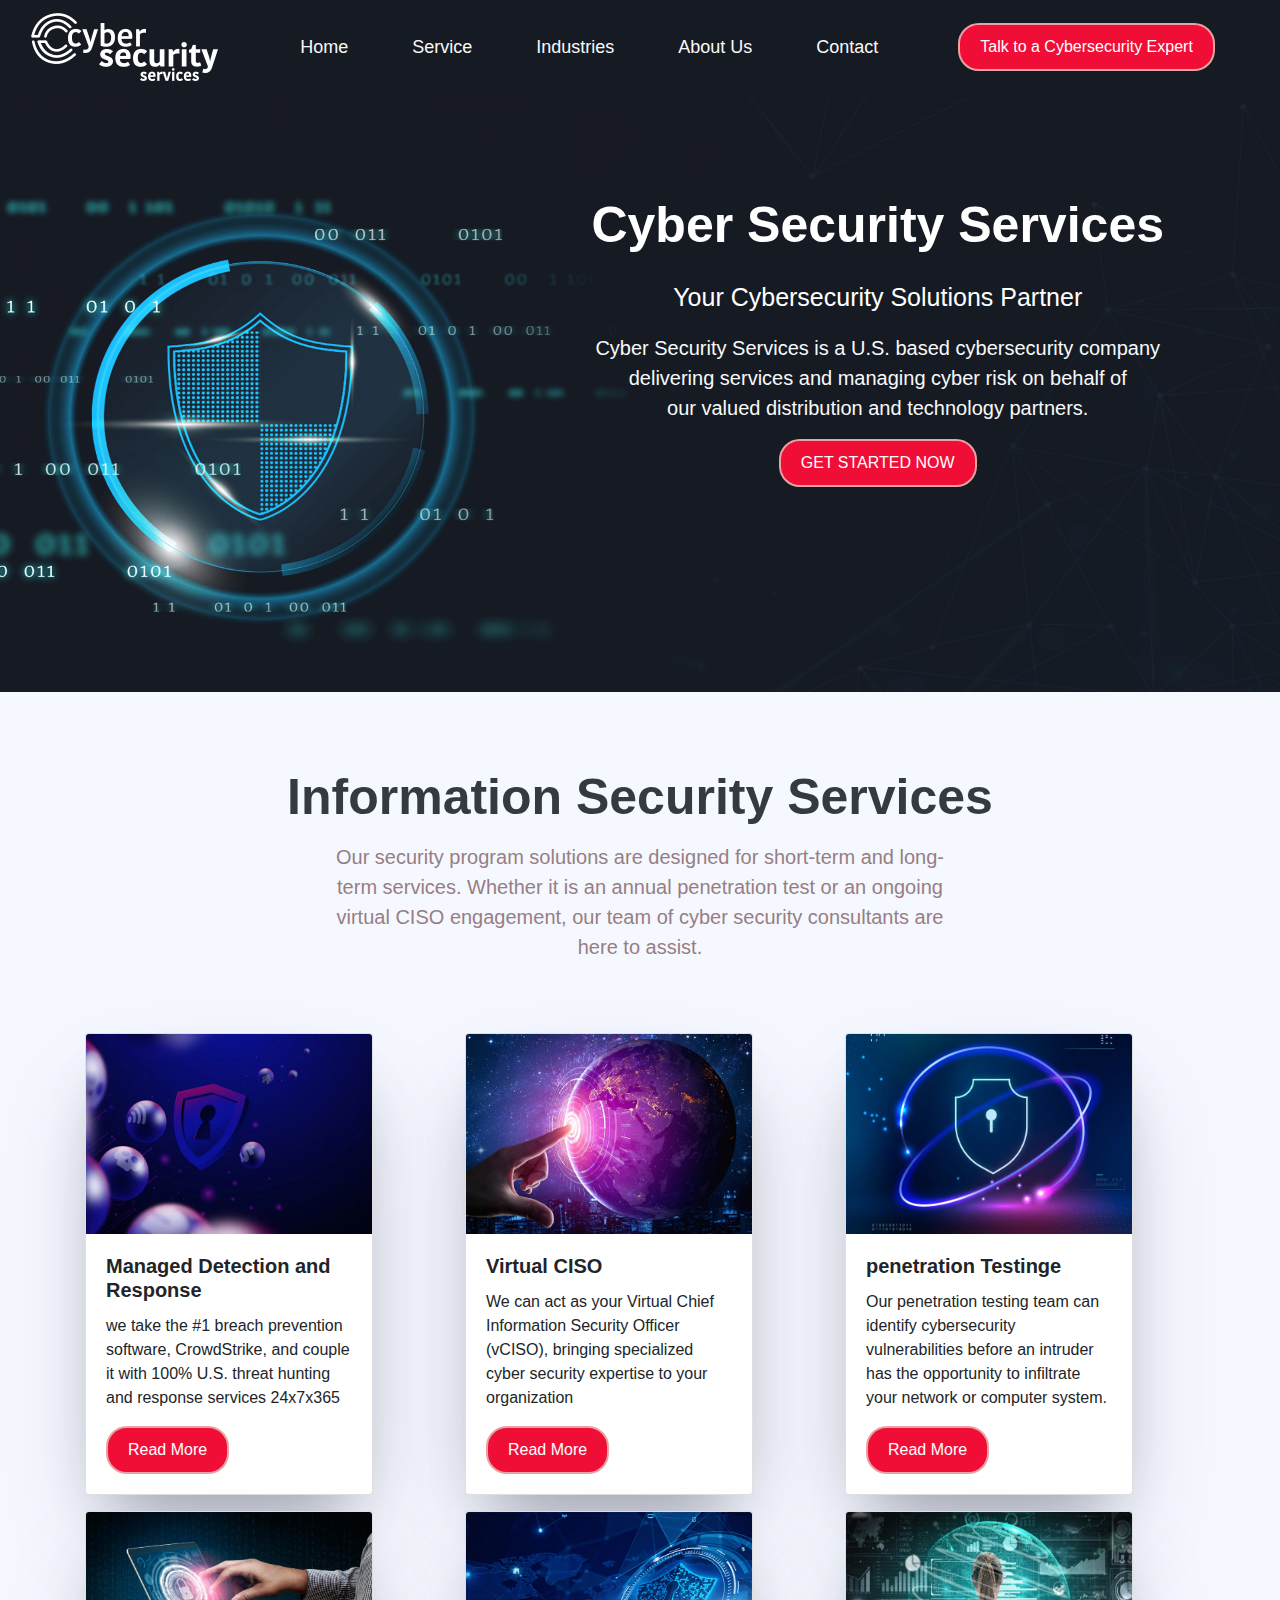
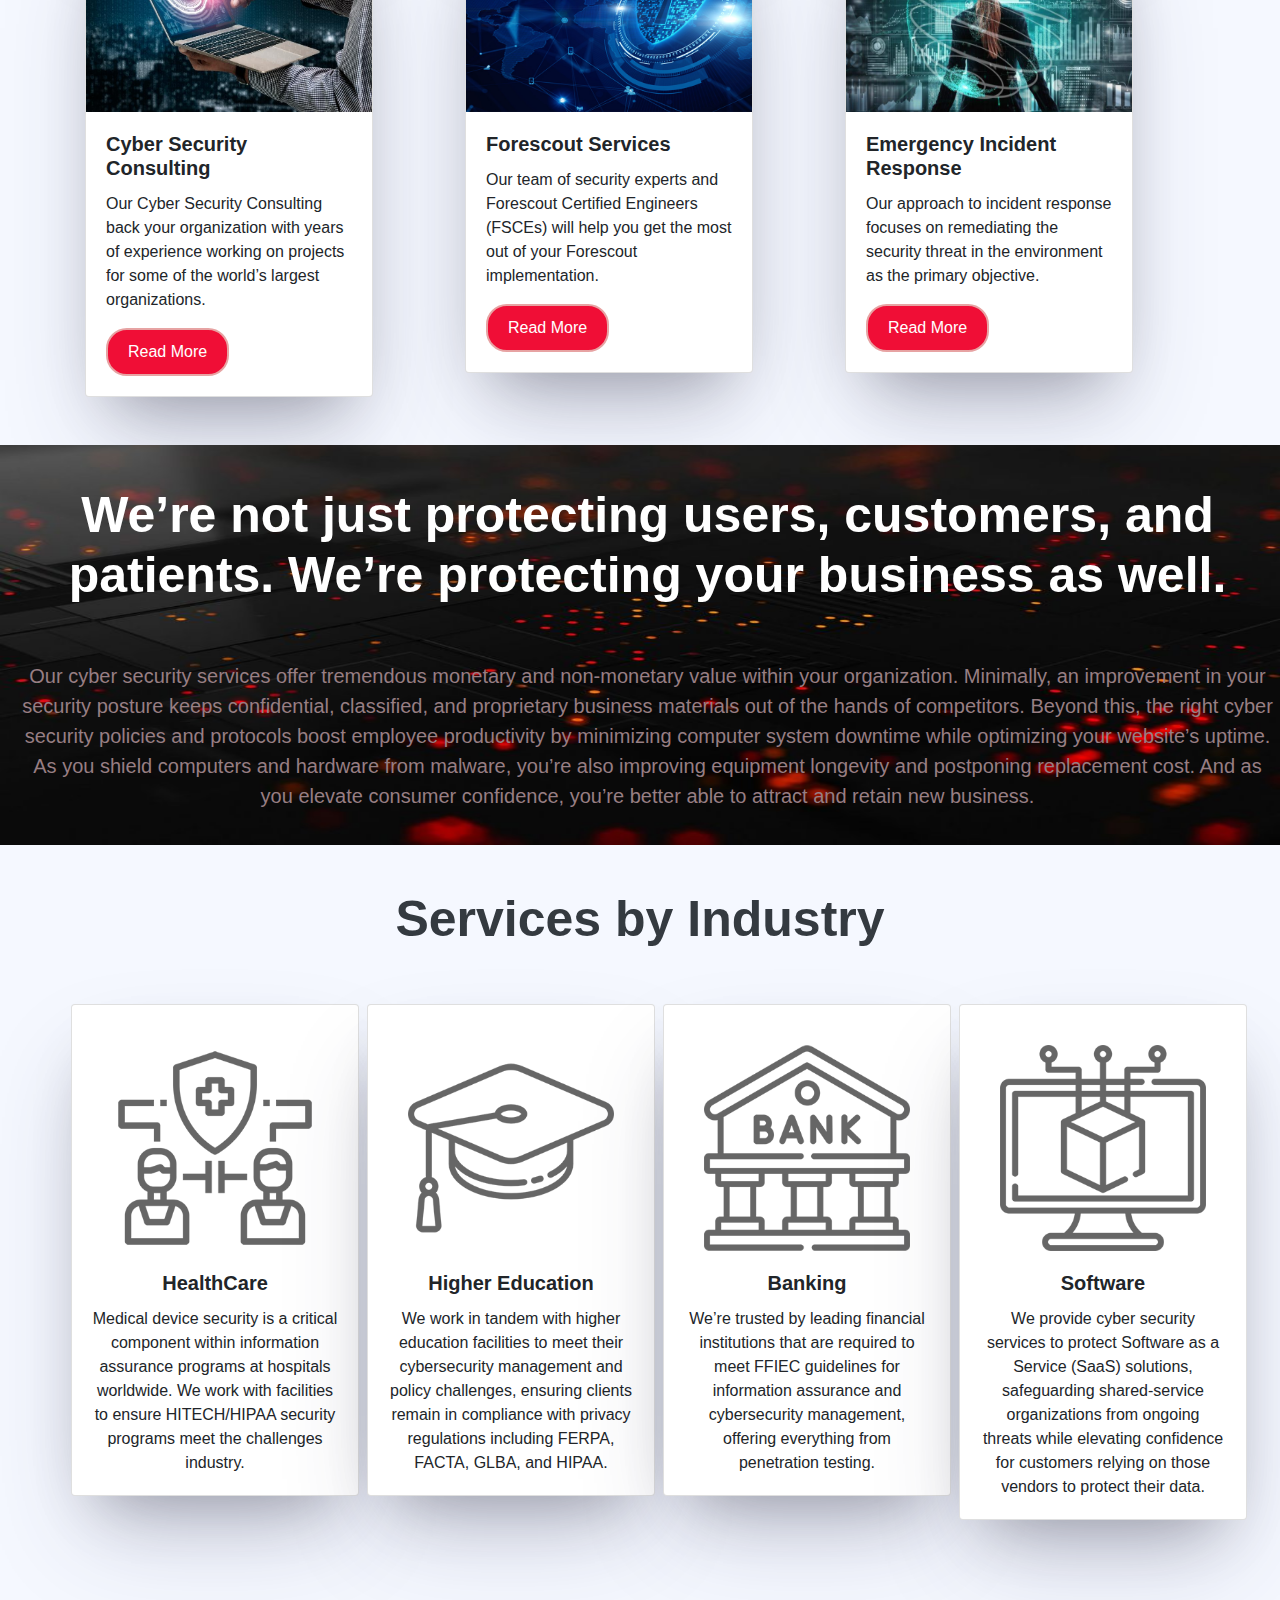
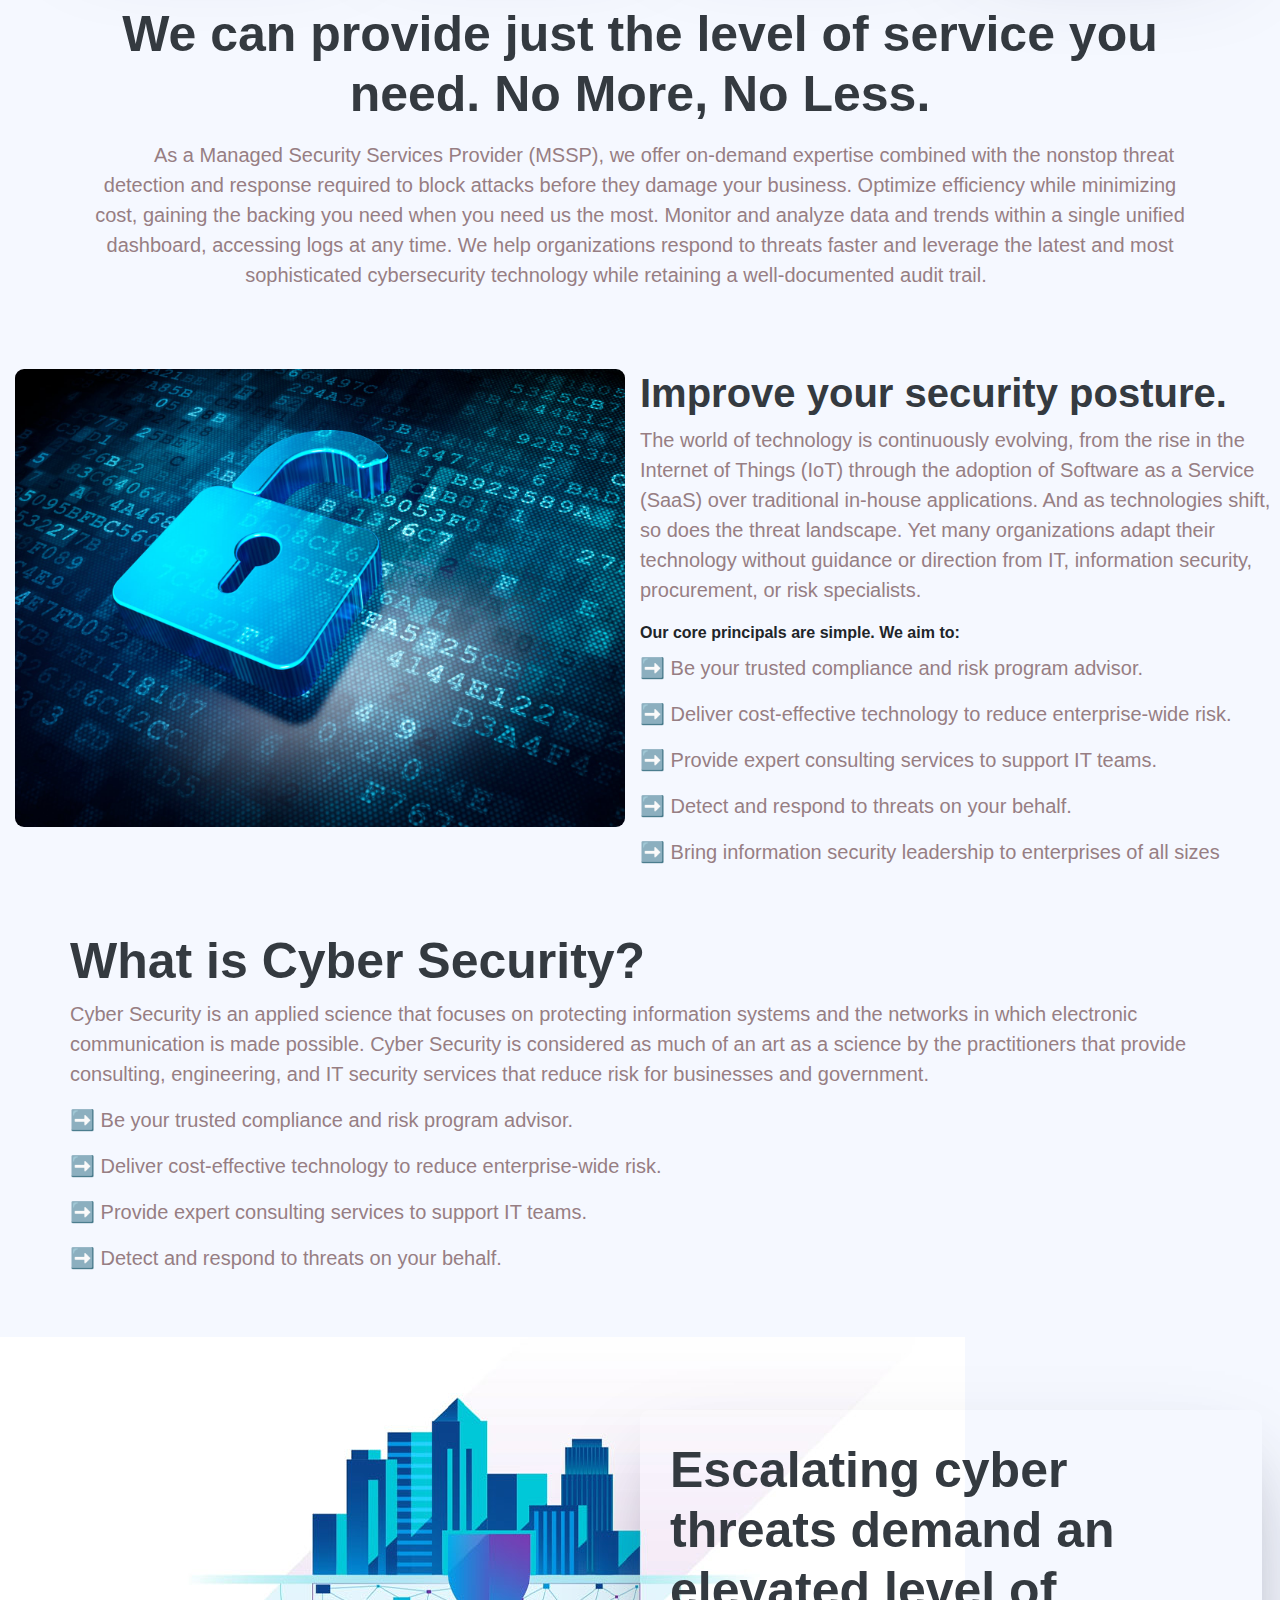
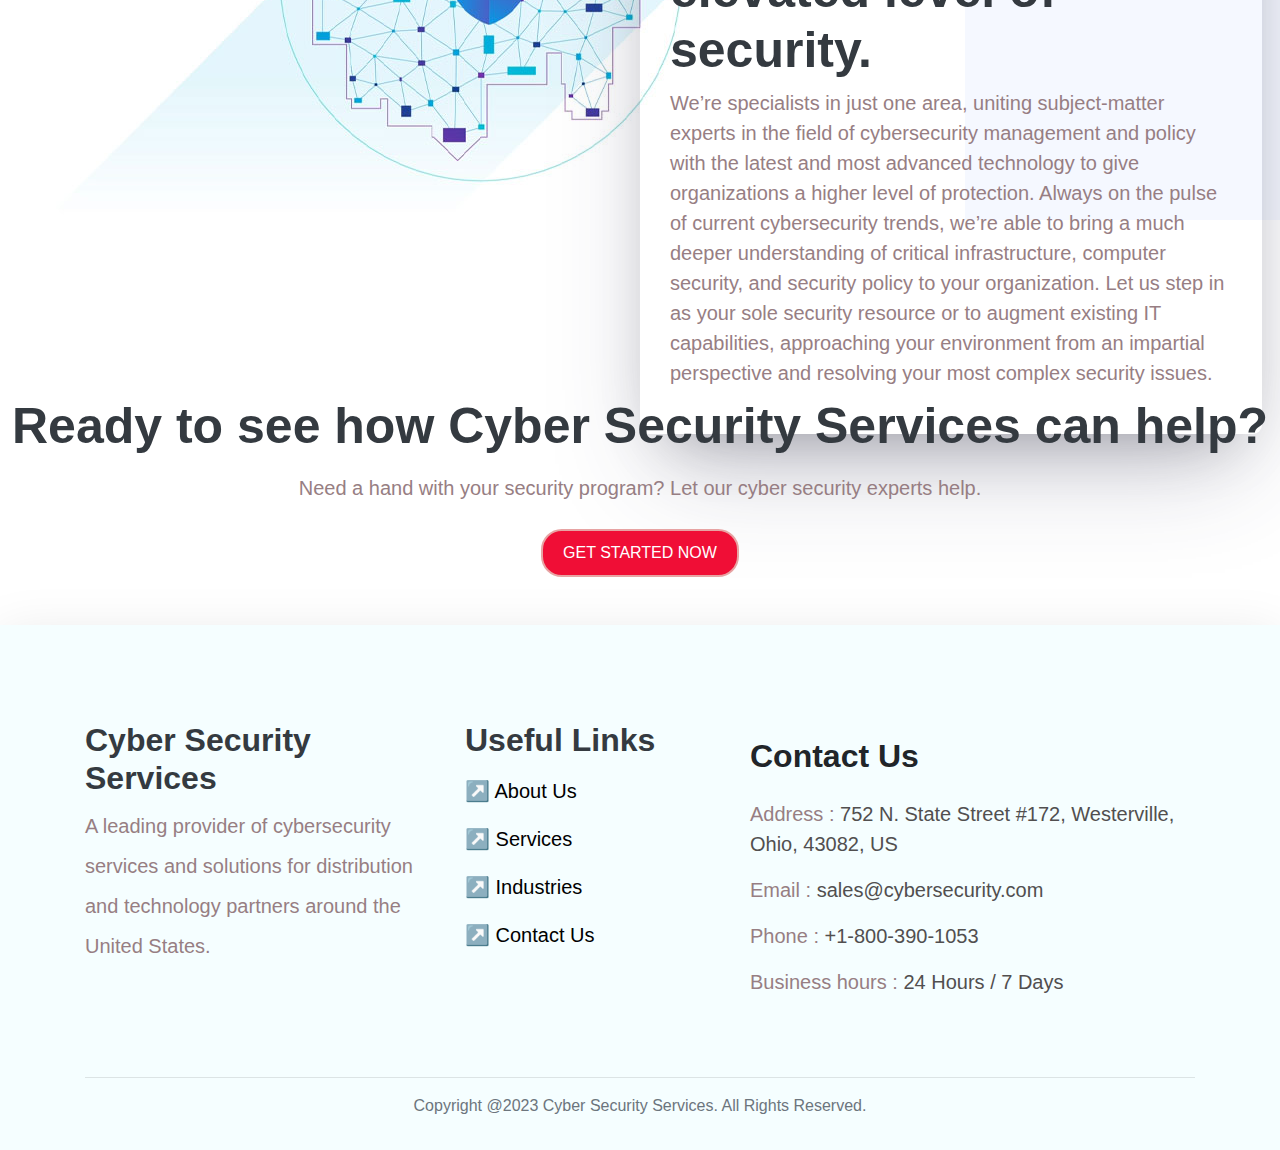
==== index.html @ 53535279 "SEM-4" ====
<!DOCTYPE html>
<html lang="en">

<head>
  <meta charset="UTF-8">
  <meta http-equiv="X-UA-Compatible" content="IE=edge">
  <meta name="viewport" content="width=device-width, initial-scale=1.0">
  <title>Cyber Security</title>
  <link rel="stylesheet" href="https://cdn.jsdelivr.net/npm/bootstrap@4.1.3/dist/css/bootstrap.min.css">
  <script src="https://code.jquery.com/jquery-3.3.1.slim.min.js"></script>
  <script src="https://cdn.jsdelivr.net/npm/popper.js@1.14.3/dist/umd/popper.min.js"></script>
  <script src="https://cdn.jsdelivr.net/npm/bootstrap@4.1.3/dist/js/bootstrap.min.js"></script>
  <link rel="stylesheet" href="./css/index.css">
</head>

<body>
  <header>
    <div class="container-fluid">
      <div class="row">
        <div class="col-md-12">
          <nav class="navbar navbar-expand-lg">
            <a class="navbar-brand" href="./index.html"><img src="./images/logo.png" alt="logo"></a>
            <button class="navbar-toggler" type="button" data-toggle="collapse" data-target="#navbarSupportedContent"
              aria-controls="navbarSupportedContent" aria-expanded="false" aria-label="Toggle navigation">
              <img src="./images/menu.png" alt="menu" class="text-light">
            </button>
            <div class="collapse navbar-collapse justify-content-center" id="navbarSupportedContent">
              <ul class="navbar-nav ">
                <li class="nav-item">
                  <a class="nav-link text-light ancor  mx-md-4" href="./index.html">Home</a>
                </li>
                <li class="nav-item">
                  <a class="nav-link text-light ancor mx-md-4" href="./pages/services.html">Service</a>
                </li>
                <li class="nav-item ">
                  <a class="nav-link text-light ancor mx-md-4" href="./pages/industries.html">Industries</a>
                </li>
                <li class="nav-item ">
                  <a class="nav-link text-light ancor mx-md-4" href="./pages/about.html">About Us</a>
                </li>
                <li class="nav-item">
                  <a class="nav-link text-light ancor mx-md-4" href="./pages/contact.html">Contact</a>
                </li>
              </ul>
              <a href="../pages/contact.html" class="mobile_none  ml-md-5"><button class="btn start">Talk to a Cybersecurity
                  Expert</button></a>
            </div>
          </nav>
        </div>
      </div>
    </div>
  </header>
  <div class="row service">
    <div class="col-md-12">
      <img src="./images/bg.png" alt="bg" class="bg" width="100%" height="95%">
      <div class="contant text-md-center">
        <p class="main_hading">Cyber Security Services</p>
        <p style="color: white;font-size:25px">Your Cybersecurity Solutions Partner</p>
        <p class="lead text-light mt-md-1 lineHight">Cyber Security Services is a U.S. based
          cybersecurity company <br> delivering
          services and managing cyber risk on behalf of <br> our valued distribution and technology partners. </p>
        <a href="../pages/contact.html"><button class="btn start">GET STARTED NOW</button></a>
      </div>
    </div>
  </div>
  <section class="service py-md-5">
    <div class="container">
      <div class="section-title">
        <h2 class="main_hading text-dark">Information Security Services</h2>
        <p class="lead">Our security program solutions are designed for short-term and long-term services. Whether it is
          an annual
          penetration test or an ongoing virtual CISO engagement, our team of cyber security consultants are here to
          assist.</p>
      </div>
      <div id="cards" class="row d-flex"></div>
    </div>
  </section>
  <div class="row service">
    <div class="col-md-12">
      <img src="./images/bg2.png" alt="bg" class="bg2" width="100%" height="400rem">
      <div class="contant2">
        <h2 class="main_hading">We’re not just protecting users, customers, and patients. We’re protecting your business
          as well.</h2>
      </div>
      <div class="contant3">
        <p class="lead p-md-3 ">Our cyber security services offer tremendous monetary and non-monetary value within your
          organization. Minimally, an improvement in your security posture keeps confidential, classified, and
          proprietary business materials out of the hands of competitors. Beyond this, the right cyber security policies
          and protocols boost employee productivity by minimizing computer system downtime while optimizing your
          website’s uptime. As you shield computers and hardware from malware, you’re also improving equipment longevity
          and postponing replacement cost. And as you elevate consumer confidence, you’re better able to attract and
          retain new business.</p>
      </div>
    </div>
  </div>
  <div class="service p-md-5">
    <div class="container-fluid">
      <div class="section-title">
        <h2 class="main_hading text-dark">Services by Industry</h2>
      </div>
      <div class="row">
        <div class="col-md-3 mobile_card">
          <div class="card mx-md-2 mobile_card" style="width: 18rem;">
            <img class="card-img-top card_image" src="./images/ind1.png" alt="Card image cap">
            <div class="card-body">
              <h5 class="card-title text-center">HealthCare</h5>
              <p class="card-text text-center">Medical device security is a critical component within information
                assurance programs at hospitals worldwide. We work with facilities to ensure HITECH/HIPAA security
                programs meet the challenges industry.</p>
            </div>
          </div>
        </div>
        <div class="col-md-3 mobile_card">
          <div class="card mx-md-2 mobile_card" style="width: 18rem;">
            <img class="card-img-top card_image" src="./images/ind2.png" alt="Card image cap">
            <div class="card-body">
              <h5 class="card-title text-center">Higher Education</h5>
              <p class="card-text text-center">We work in tandem with higher education facilities to meet their
                cybersecurity management and policy challenges, ensuring clients remain in compliance with privacy
                regulations including FERPA, FACTA, GLBA, and HIPAA.</p>
            </div>
          </div>
        </div>
        <div class="col-md-3 mobile_card">
          <div class="card mx-md-2 mobile_card" style="width: 18rem;">
            <img class="card-img-top card_image" src="./images/ind3.png" alt="Card image cap">
            <div class="card-body">
              <h5 class="card-title text-center">Banking</h5>
              <p class="card-text text-center">We’re trusted by leading financial institutions that are required to meet
                FFIEC guidelines for information assurance and cybersecurity management, offering everything from
                penetration testing.</p>
            </div>
          </div>
        </div>
        <div class="col-md-3 mobile_card">
          <div class="card mx-md-2 mobile_card" style="width: 18rem;">
            <img class="card-img-top card_image" src="./images/ind4.png" alt="Card image cap">
            <div class="card-body">
              <h5 class="card-title text-center">Software</h5>
              <p class="card-text text-center">We provide cyber security services to protect Software as a Service
                (SaaS) solutions, safeguarding shared-service organizations from ongoing threats while elevating
                confidence for customers relying on those vendors to protect their data.</p>
            </div>
          </div>
        </div>
      </div>
    </div>
  </div>
  <div class="service">
    <div class=" container section-title py-md-4">
      <h2 class="text-dark main_hading py-3" style="font-weight:bolder;">We can provide just the
        level of service you need.
        No More, No Less.</h2>
      <b class="lead text-center p-md-5 ">As a Managed Security Services Provider (MSSP),
        we offer on-demand expertise combined with the nonstop threat detection and response required to block attacks
        before they damage your business. Optimize efficiency while minimizing cost, gaining the backing you need when
        you need us the most. Monitor and analyze data and trends within a single unified dashboard, accessing logs at
        any time. We help organizations respond to threats faster and leverage the latest and most sophisticated
        cybersecurity technology while retaining a well-documented audit trail.</b>
    </div>
    <div class="container-fluid">
      <div class="row">
        <div class="col-md-6 pt-5 pt-md-0">
          <img src="./images/poster1.png" alt="poster1" class="img img-fluid" style="border-radius: 9px;">
        </div>
        <div class="col-md-6 px-4 px-md-0">
          <h2 class="text-dark pt-4 pt-md-0" style="font-size:40px;font-weight:bolder">Improve your security
            posture.</h2>
          <p class="lead">The world of technology is continuously evolving, from the rise in
            the Internet of Things (IoT) through the adoption of Software as a Service (SaaS) over traditional in-house
            applications. And as technologies shift, so does the threat landscape. Yet many organizations adapt their
            technology without guidance or direction from IT, information security, procurement, or risk specialists.
          </p>
          <b class="mb-md-2">Our core principals are simple. We aim to:</b>
          <p class="lead mt-md-2">➡️ Be your trusted compliance and risk program advisor.
          </p>
          <p class="lead mt-md-2 mt-0">➡️ Deliver cost-effective technology to reduce
            enterprise-wide risk.</p>
          <p class="lead mt-md-2 mt-0">➡️ Provide expert consulting services to support IT
            teams.</p>
          <p class="lead mt-md-2 mt-0">➡️ Detect and respond to threats on your behalf.</p>
          <p class="lead mt-md-2 mt-0">➡️ Bring information security leadership to enterprises
            of all sizes</p>
        </div>
      </div>
    </div>
    <div class="container  py-md-5 px-4 px-md-0">
      <h2 class="main_hading text-dark">What is Cyber Security?</h2>
      <p class="lead">Cyber Security is an applied science that focuses on protecting
        information systems and the networks in which electronic communication is made possible. Cyber Security is
        considered as much of an art as a science by the practitioners that provide consulting, engineering, and IT
        security services that reduce risk for businesses and government.</p>
      <p class="lead mt-md-2">➡️ Be your trusted compliance and risk program advisor.</p>
      <p class="lead mt-md-2">➡️ Deliver cost-effective technology to reduce
        enterprise-wide risk.</p>
      <p class="lead mt-md-2">➡️ Provide expert consulting services to support IT teams.
      </p>
      <p class="lead mt-md-2">➡️ Detect and respond to threats on your behalf.</p>
    </div>
  </div>
  <div class="row service">
    <div class="col-md-6">
      <img src="./images/poster2.png" alt="poster2" class="poster2">
    </div>
    <div class="col-md-6">
      <div class="boxing">
        <h2 class="main_hading text-dark">Escalating cyber threats demand an elevated level of security.</h2>
        <p class="lead">We’re specialists in just one area, uniting subject-matter experts in the field of cybersecurity
          management and policy with the latest and most advanced technology to give organizations a higher level of
          protection. Always on the pulse of current cybersecurity trends, we’re able to bring a much deeper
          understanding of critical infrastructure, computer security, and security policy to your organization. Let us
          step in as your sole security resource or to augment existing IT capabilities, approaching your environment
          from an impartial perspective and resolving your most complex security issues.</p>
      </div>
    </div>
  </div>
  <div class="row upToFooter">
    <div class="col-md-12 text-center">
      <h2 class="main_hading text-dark">Ready to see how Cyber Security Services can help?</h2>
      <p class="lead">Need a hand with your security program? Let our cyber security experts help.</p>
      <a href="./pages/contact.html"><button class="btn start mb-5 mb-md-0">GET STARTED NOW</button></a>
    </div>
  </div>
  <footer style="background-color: #f5feff;" class="pt-md-5 pb-3 mt-5">
    <div class="container">
      <div class="row">
        <div class="col-md-4 py-md-5" style="line-height: 2.5rem;">
          <h2 class="text-dark pt-5 pt-md-0" style="font-weight:bolder">Cyber Security Services</h2>
          <p class="lead">A leading provider of cybersecurity services and solutions for distribution and technology
            partners around the United States.</p>
        </div>
        <div class="col-md-3 py-md-5">
          <h2 class="text-dark" style="font-weight:bolder">Useful Links</h2>
          <li class="footer-li">
            <a href="./pages/about.html" class="footer-a">↗️ About Us</a>
          </li>
          <li class="footer-li">
            <a href="./pages/services.html" class="footer-a">↗️ Services</a>
          </li>
          <li class="footer-li">
            <a href="./pages/industries.html" class="footer-a">↗️ Industries</a>
          </li>
          <li class="footer-li">
            <a href="./pages/contact.html" class="footer-a">↗️ Contact Us</a>
          </li>
        </div>
        <div class="col-md-5 py-md-5">
          <h2 style="font-weight:bolder" class="py-3">Contact Us</h2>
          <p class="lead">Address : <span style="color: rgb(81, 79, 79);">752 N. State Street #172, Westerville, Ohio,
              43082, US</span></p>
          <p class="lead">Email : <span style="color: rgb(81, 79, 79);">sales@cybersecurity.com</span></p>
          <p class="lead">Phone : <span style="color: rgb(81, 79, 79);">+1-800-390-1053</span></p>
          <p class="lead">Business hours : <span style="color: rgb(81, 79, 79);">24 Hours / 7 Days</span></p>
        </div>
      </div>
      <hr>
      <p class="text-muted text-center">Copyright @2023 Cyber Security Services. All Rights Reserved.</p>
    </div>
  </footer>
  <script>
    if(window.XMLHttpRequest){
      xmlhttp = new XMLHttpRequest();
    }else{
      xmlhttp=new ActiveXObject();
    }
    xmlhttp.open("GET","../xml/ser.xml",false)
    xmlhttp.send();
    xmlDoc = xmlhttp.responseXML;
    serviceCards = document.getElementById("cards");

    for(i=0;i<xmlDoc.getElementsByTagName("ser").length;i++){
      serviceCards.innerHTML+= cardsValue(i);
    }
    function cardsValue(i){
      return `
        <div class="col-md-4 mobile_card mt-3">
          <div class="card" style="width: 18rem;">
            <img class="card-img-top" style="height:200px"  src="${xmlDoc.getElementsByTagName('image')[i].childNodes[0].nodeValue}" alt="Card image cap">
            <div class="card-body">
              <h5 class="card-title">${xmlDoc.getElementsByTagName('title')[i].childNodes[0].nodeValue}</h5>
              <p class="card-text">${xmlDoc.getElementsByTagName('desc')[i].childNodes[0].nodeValue}</p>
              <a href="./pages/services.html"><button class="btn start">Read More</button></a>
            </div>
          </div>
        </div>`
    }

  </script>
</body>

</html>
---- css/index.css ----
* {
    font-family: 'Franklin Gothic Medium', 'Arial Narrow', Arial, sans-serif;
}

.ancor {
    font-size: 18px;
}

header {
    background-color: rgb(22, 27, 35);
}

.btn {
    color: #f00e36;
    border: 2px solid #f00e36;
    border-radius: 1.3rem;
    background-color: white;
    font-weight: 500;
    padding: 10px 20px 10px 20px;

}

.contant {
    position: absolute;
    top: 15%;
    right: 10%;
}

.contant2 {
    display: flex;
    justify-content: center;
    position: absolute;
    top: 10%;
    text-align: center;
    color: white;
}
.contant3 {
    display: flex;
    justify-content: center;
    position: absolute;
    top: 50%;
    text-align: center;
    color: white;
}

.main_hading {
    color: white;
    font-size: 50px;
    font-weight: bolder;
}

.start {
    background-color: #f00e36;
    color: white;
    border: 2px solid rgb(231, 163, 163);
}

.start:hover {
    color: black;
    transition: all .3s ease-in-out;
}

.service {
    background-color: #f5f8ff;
}

.section-title {
    text-align: center;
    margin-left: auto;
    margin-right: auto;
    margin-bottom: 55px;
}

.section-title h2 {
    margin-bottom: 0;
    margin-top: -4px;
}

.lead {
    color: #977e83;
}

.section-title p {
    max-width: 640px;
    margin-top: 15px;
    margin-left: auto;
    margin-right: auto;
}

.card {
    box-shadow: rgba(255, 255, 255, 0.1) 0px 1px 1px 0px inset, rgba(50, 50, 93, 0.25) 0px 50px 100px -20px, rgba(0, 0, 0, 0.3) 0px 30px 60px -30px;
}

.card-title {
    font-weight: bolder;
}



.boxing {
    position: absolute;
    top: 15%;
    right: 5%;
    border-radius: 9px;
    padding: 30px;
    box-shadow: rgba(255, 255, 255, 0.1) 0px 1px 1px 0px inset, rgba(50, 50, 93, 0.25) 0px 50px 100px -20px, rgba(0, 0, 0, 0.3) 0px 30px 60px -30px;
}

.footer-li {
    text-decoration: none;
    list-style: none;
}

.footer-a {
    color: black;
    font-size: 20px;
    line-height: 3rem;
}

.footer-a:hover {
    text-decoration: none;
    color: #f00e36;
    transition: all .3s ease-in-out;
}

.lineHeight {
    line-height: 2.7rem;
}

footer {
    box-shadow: rgba(0, 0, 0, 0.1) 0px 10px 50px;
}

.card_image {
    padding: 40px 40px 0px 40px;
}
.upToFooter{
    margin-top: 11rem;
    line-height: 3rem;
}
.toggleBtn{
    font-size: 35px;
    color: white;
}



@media (max-width:850px) {

    .bg {
        height: 24rem;
        opacity: .98;
    }

    .main_hading {
        font-size: 30px;
    }

    .contant {
        position: absolute;
        top: 5%;
        left: 8%;
    }

    .mobile_card {
        display: flex;
        justify-content: center;
        margin-top: 10px;
    }

    .lead {
        font-size: 16px;
    }

    .bg2 {
        height: 35rem;
        padding-top: 15px;
    }

    .contant2 {
        top: 8%;
    }

    .contant3 {
        top: 35%;
        padding: 0px 20px 0px 10px;

    }

    .section-title {
        text-align: center;
        margin-left: auto;
        margin-right: auto;
        margin-bottom: 20px;
        padding-top: 45px;
    }

    .poster2 {
        height: 10rem;
        width: 100%;
    }

    .boxing {
        position: absolute;
        top: 15%;
        left: 10%;
        border-radius: 9px;
        padding: 30px;
        box-shadow: rgba(255, 255, 255, 0.1) 0px 1px 1px 0px inset, rgba(50, 50, 93, 0.25) 0px 50px 100px -20px, rgba(0, 0, 0, 0.3) 0px 30px 60px -30px;
    }
    .upToFooter{
        margin-top: 40rem;
        line-height: 1.8rem;
    }
    .mobile_none{
        display: none;
    }
}
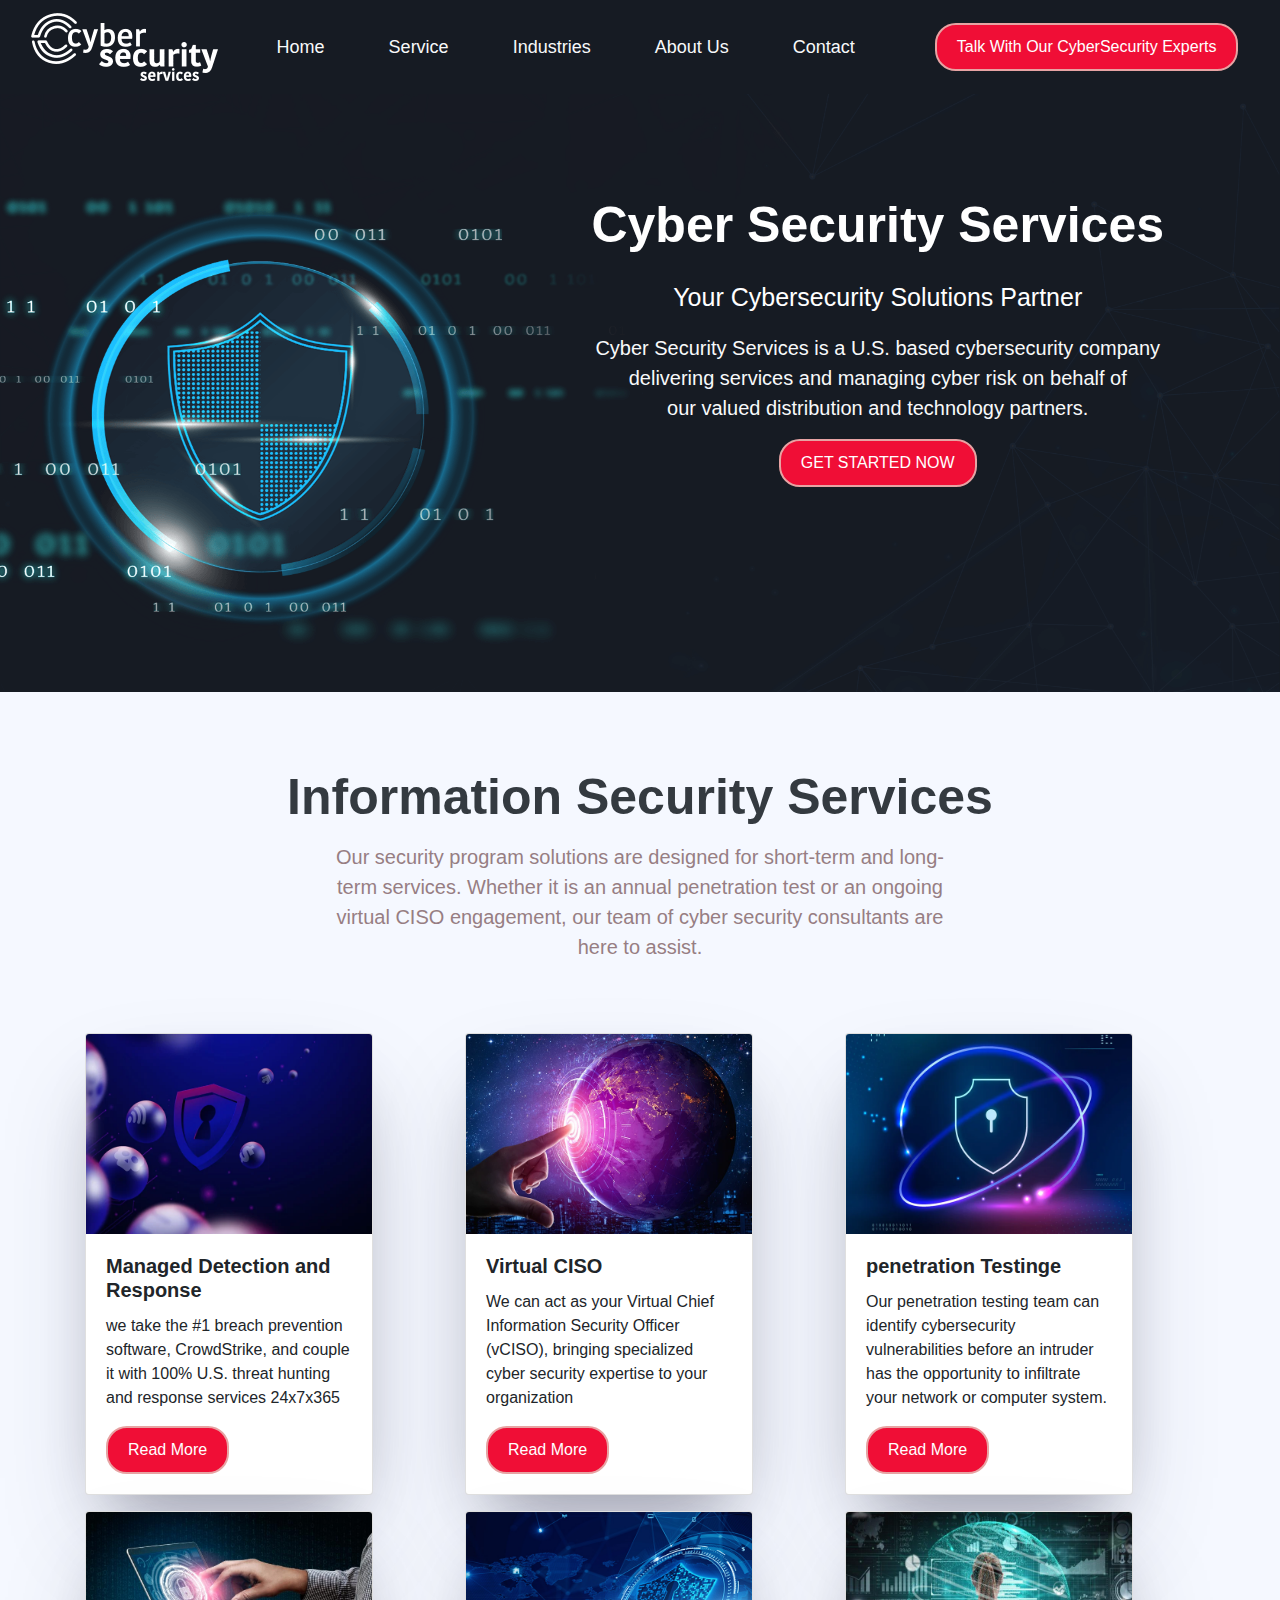
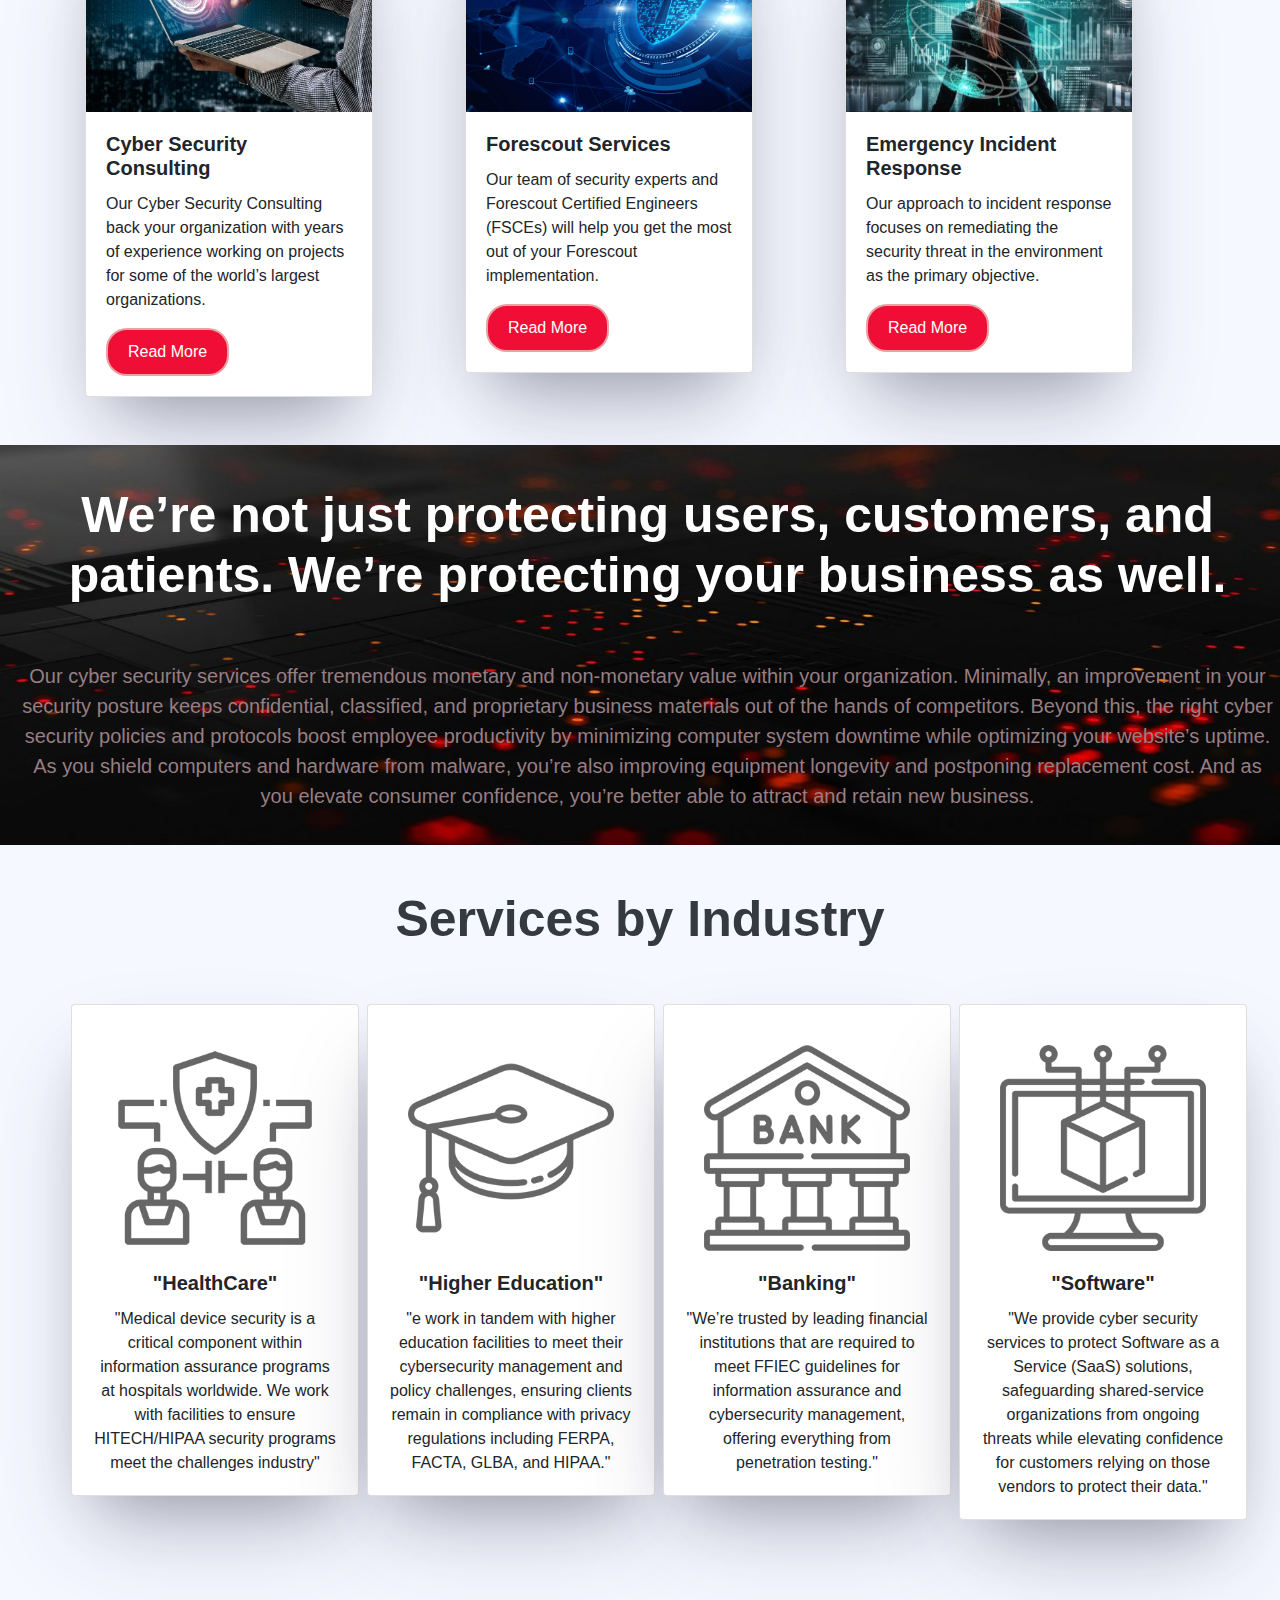
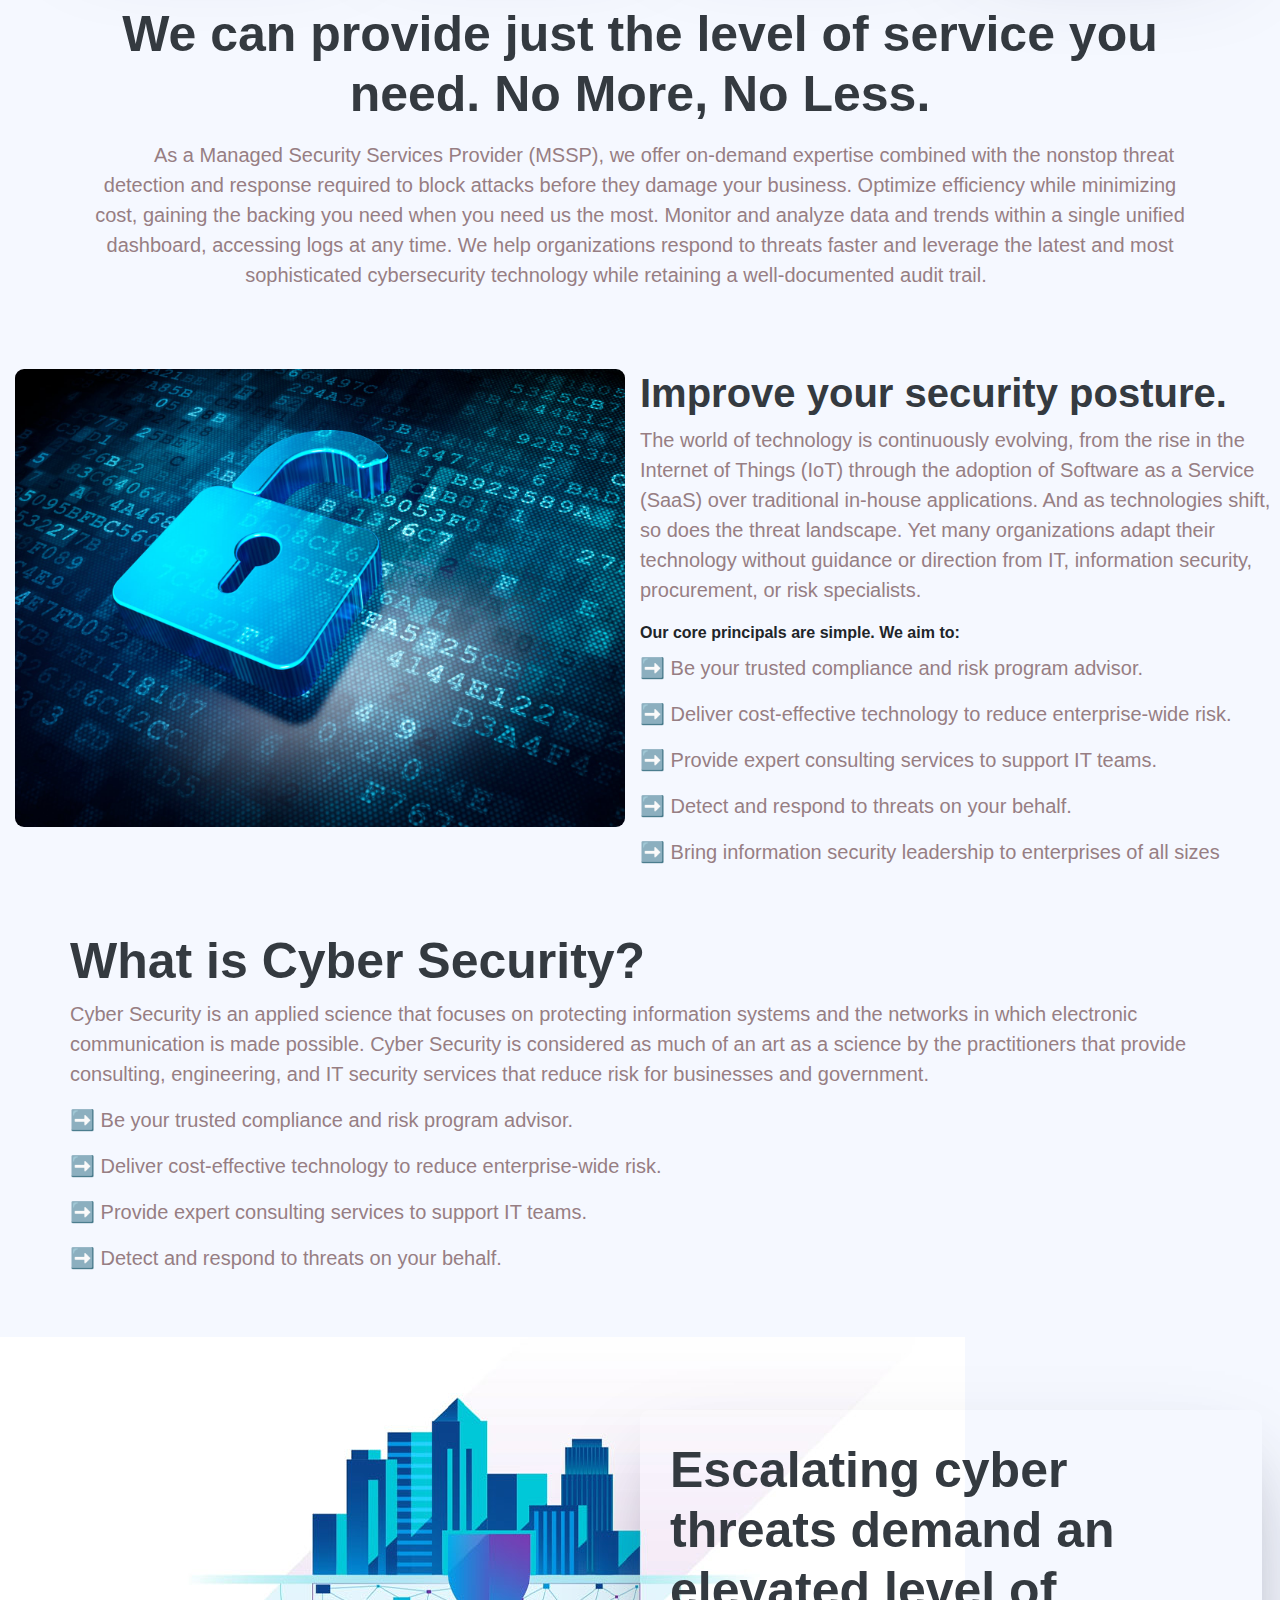
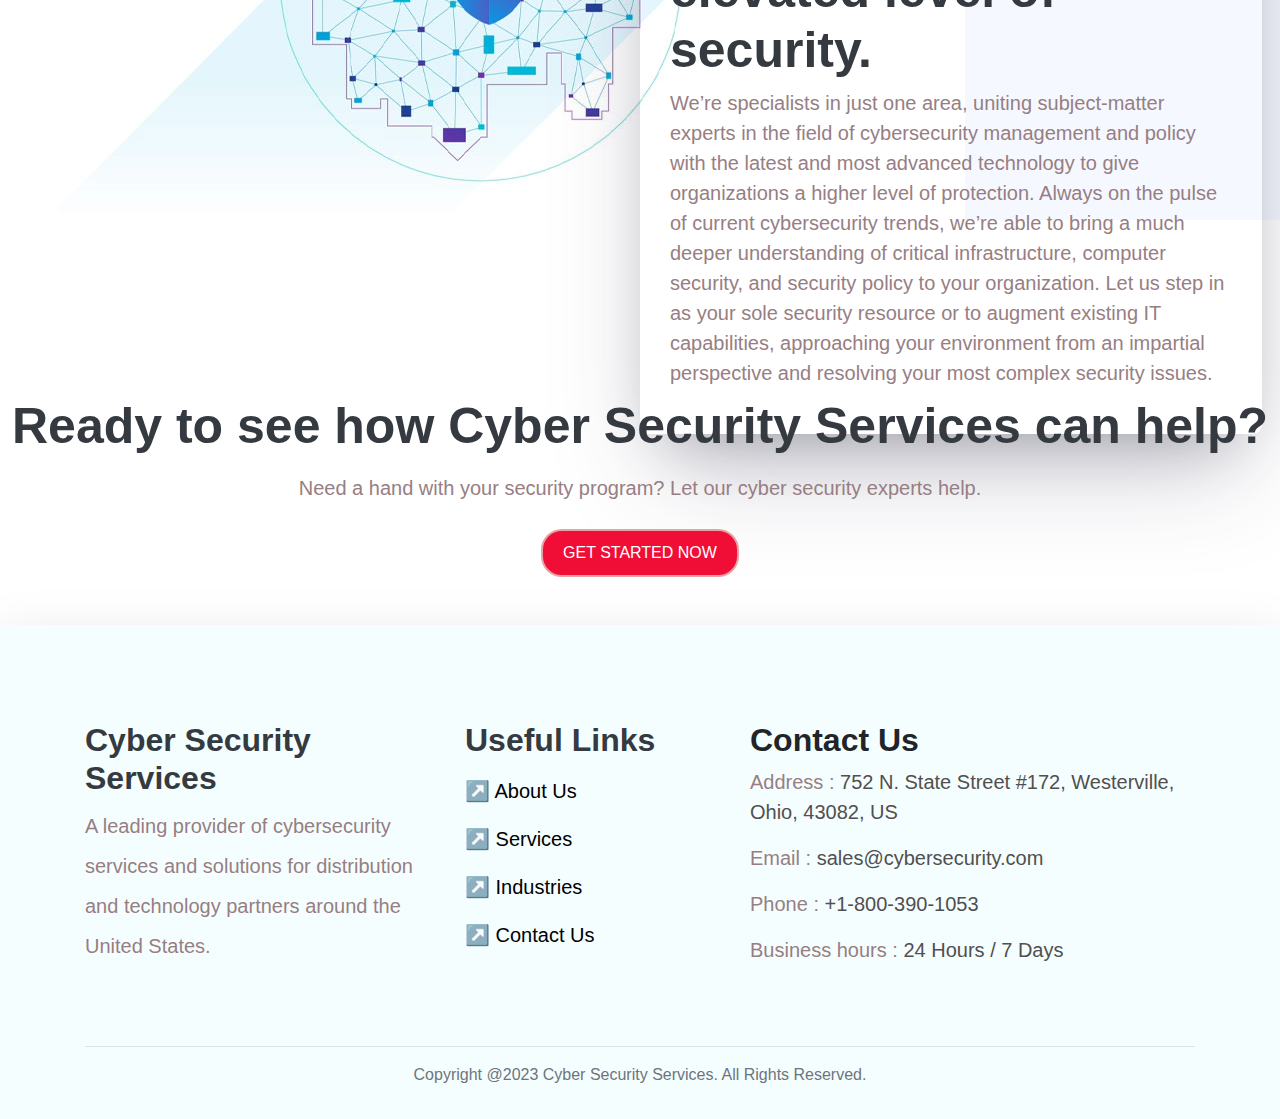
==== commit d628154c: "sem-4" ====
--- a/index.html
+++ b/index.html
@@ -7,49 +7,23 @@
   <meta name="viewport" content="width=device-width, initial-scale=1.0">
   <title>Cyber Security</title>
   <link rel="stylesheet" href="https://cdn.jsdelivr.net/npm/bootstrap@4.1.3/dist/css/bootstrap.min.css">
-  <script src="https://code.jquery.com/jquery-3.3.1.slim.min.js"></script>
+  <script src="https://code.jquery.com/jquery-3.6.3.js"></script>
   <script src="https://cdn.jsdelivr.net/npm/popper.js@1.14.3/dist/umd/popper.min.js"></script>
   <script src="https://cdn.jsdelivr.net/npm/bootstrap@4.1.3/dist/js/bootstrap.min.js"></script>
   <link rel="stylesheet" href="./css/index.css">
 </head>
 
 <body>
+
+  <!-- header call by using xmlHttp Method in All Pages -->
+
   <header>
     <div class="container-fluid">
-      <div class="row">
-        <div class="col-md-12">
-          <nav class="navbar navbar-expand-lg">
-            <a class="navbar-brand" href="./index.html"><img src="./images/logo.png" alt="logo"></a>
-            <button class="navbar-toggler" type="button" data-toggle="collapse" data-target="#navbarSupportedContent"
-              aria-controls="navbarSupportedContent" aria-expanded="false" aria-label="Toggle navigation">
-              <img src="./images/menu.png" alt="menu" class="text-light">
-            </button>
-            <div class="collapse navbar-collapse justify-content-center" id="navbarSupportedContent">
-              <ul class="navbar-nav ">
-                <li class="nav-item">
-                  <a class="nav-link text-light ancor  mx-md-4" href="./index.html">Home</a>
-                </li>
-                <li class="nav-item">
-                  <a class="nav-link text-light ancor mx-md-4" href="./pages/services.html">Service</a>
-                </li>
-                <li class="nav-item ">
-                  <a class="nav-link text-light ancor mx-md-4" href="./pages/industries.html">Industries</a>
-                </li>
-                <li class="nav-item ">
-                  <a class="nav-link text-light ancor mx-md-4" href="./pages/about.html">About Us</a>
-                </li>
-                <li class="nav-item">
-                  <a class="nav-link text-light ancor mx-md-4" href="./pages/contact.html">Contact</a>
-                </li>
-              </ul>
-              <a href="../pages/contact.html" class="mobile_none  ml-md-5"><button class="btn start">Talk to a Cybersecurity
-                  Expert</button></a>
-            </div>
-          </nav>
-        </div>
-      </div>
+      <div class="row" id="navBars"></div>
     </div>
   </header>
+
+
   <div class="row service">
     <div class="col-md-12">
       <img src="./images/bg.png" alt="bg" class="bg" width="100%" height="95%">
@@ -63,6 +37,9 @@
       </div>
     </div>
   </div>
+  
+  <!-- All Services Cards Is Call From Xml File Using XmlHttp Method -->
+
   <section class="service py-md-5">
     <div class="container">
       <div class="section-title">
@@ -75,6 +52,9 @@
       <div id="cards" class="row d-flex"></div>
     </div>
   </section>
+
+
+
   <div class="row service">
     <div class="col-md-12">
       <img src="./images/bg2.png" alt="bg" class="bg2" width="100%" height="400rem">
@@ -93,59 +73,19 @@
       </div>
     </div>
   </div>
+  
+  <!-- All Industries Cards is call from JSON file using getJSON Method of Jquery-->
+
   <div class="service p-md-5">
     <div class="container-fluid">
       <div class="section-title">
         <h2 class="main_hading text-dark">Services by Industry</h2>
       </div>
-      <div class="row">
-        <div class="col-md-3 mobile_card">
-          <div class="card mx-md-2 mobile_card" style="width: 18rem;">
-            <img class="card-img-top card_image" src="./images/ind1.png" alt="Card image cap">
-            <div class="card-body">
-              <h5 class="card-title text-center">HealthCare</h5>
-              <p class="card-text text-center">Medical device security is a critical component within information
-                assurance programs at hospitals worldwide. We work with facilities to ensure HITECH/HIPAA security
-                programs meet the challenges industry.</p>
-            </div>
-          </div>
-        </div>
-        <div class="col-md-3 mobile_card">
-          <div class="card mx-md-2 mobile_card" style="width: 18rem;">
-            <img class="card-img-top card_image" src="./images/ind2.png" alt="Card image cap">
-            <div class="card-body">
-              <h5 class="card-title text-center">Higher Education</h5>
-              <p class="card-text text-center">We work in tandem with higher education facilities to meet their
-                cybersecurity management and policy challenges, ensuring clients remain in compliance with privacy
-                regulations including FERPA, FACTA, GLBA, and HIPAA.</p>
-            </div>
-          </div>
-        </div>
-        <div class="col-md-3 mobile_card">
-          <div class="card mx-md-2 mobile_card" style="width: 18rem;">
-            <img class="card-img-top card_image" src="./images/ind3.png" alt="Card image cap">
-            <div class="card-body">
-              <h5 class="card-title text-center">Banking</h5>
-              <p class="card-text text-center">We’re trusted by leading financial institutions that are required to meet
-                FFIEC guidelines for information assurance and cybersecurity management, offering everything from
-                penetration testing.</p>
-            </div>
-          </div>
-        </div>
-        <div class="col-md-3 mobile_card">
-          <div class="card mx-md-2 mobile_card" style="width: 18rem;">
-            <img class="card-img-top card_image" src="./images/ind4.png" alt="Card image cap">
-            <div class="card-body">
-              <h5 class="card-title text-center">Software</h5>
-              <p class="card-text text-center">We provide cyber security services to protect Software as a Service
-                (SaaS) solutions, safeguarding shared-service organizations from ongoing threats while elevating
-                confidence for customers relying on those vendors to protect their data.</p>
-            </div>
-          </div>
-        </div>
-      </div>
+      <div class="row" id="indcard"></div>
     </div>
   </div>
+
+
   <div class="service">
     <div class=" container section-title py-md-4">
       <h2 class="text-dark main_hading py-3" style="font-weight:bolder;">We can provide just the
@@ -221,71 +161,23 @@
       <a href="./pages/contact.html"><button class="btn start mb-5 mb-md-0">GET STARTED NOW</button></a>
     </div>
   </div>
+  
+  <!-- footer call by using xmlHttp Method in All Pages -->
+
   <footer style="background-color: #f5feff;" class="pt-md-5 pb-3 mt-5">
     <div class="container">
-      <div class="row">
-        <div class="col-md-4 py-md-5" style="line-height: 2.5rem;">
-          <h2 class="text-dark pt-5 pt-md-0" style="font-weight:bolder">Cyber Security Services</h2>
-          <p class="lead">A leading provider of cybersecurity services and solutions for distribution and technology
-            partners around the United States.</p>
-        </div>
-        <div class="col-md-3 py-md-5">
-          <h2 class="text-dark" style="font-weight:bolder">Useful Links</h2>
-          <li class="footer-li">
-            <a href="./pages/about.html" class="footer-a">↗️ About Us</a>
-          </li>
-          <li class="footer-li">
-            <a href="./pages/services.html" class="footer-a">↗️ Services</a>
-          </li>
-          <li class="footer-li">
-            <a href="./pages/industries.html" class="footer-a">↗️ Industries</a>
-          </li>
-          <li class="footer-li">
-            <a href="./pages/contact.html" class="footer-a">↗️ Contact Us</a>
-          </li>
-        </div>
-        <div class="col-md-5 py-md-5">
-          <h2 style="font-weight:bolder" class="py-3">Contact Us</h2>
-          <p class="lead">Address : <span style="color: rgb(81, 79, 79);">752 N. State Street #172, Westerville, Ohio,
-              43082, US</span></p>
-          <p class="lead">Email : <span style="color: rgb(81, 79, 79);">sales@cybersecurity.com</span></p>
-          <p class="lead">Phone : <span style="color: rgb(81, 79, 79);">+1-800-390-1053</span></p>
-          <p class="lead">Business hours : <span style="color: rgb(81, 79, 79);">24 Hours / 7 Days</span></p>
-        </div>
+      <div class="row" id="footers">
       </div>
       <hr>
       <p class="text-muted text-center">Copyright @2023 Cyber Security Services. All Rights Reserved.</p>
     </div>
   </footer>
-  <script>
-    if(window.XMLHttpRequest){
-      xmlhttp = new XMLHttpRequest();
-    }else{
-      xmlhttp=new ActiveXObject();
-    }
-    xmlhttp.open("GET","../xml/ser.xml",false)
-    xmlhttp.send();
-    xmlDoc = xmlhttp.responseXML;
-    serviceCards = document.getElementById("cards");
 
-    for(i=0;i<xmlDoc.getElementsByTagName("ser").length;i++){
-      serviceCards.innerHTML+= cardsValue(i);
-    }
-    function cardsValue(i){
-      return `
-        <div class="col-md-4 mobile_card mt-3">
-          <div class="card" style="width: 18rem;">
-            <img class="card-img-top" style="height:200px"  src="${xmlDoc.getElementsByTagName('image')[i].childNodes[0].nodeValue}" alt="Card image cap">
-            <div class="card-body">
-              <h5 class="card-title">${xmlDoc.getElementsByTagName('title')[i].childNodes[0].nodeValue}</h5>
-              <p class="card-text">${xmlDoc.getElementsByTagName('desc')[i].childNodes[0].nodeValue}</p>
-              <a href="./pages/services.html"><button class="btn start">Read More</button></a>
-            </div>
-          </div>
-        </div>`
-    }
-
-  </script>
+  <script src="../xmlHttp/ser.js"></script>
+  <script src="../xmlHttp/navbar.js"></script>
+  <script src="../xmlHttp/footer.js"></script>
+  <script src="../jquery/ind.js"></script>
+  
 </body>
 
 </html>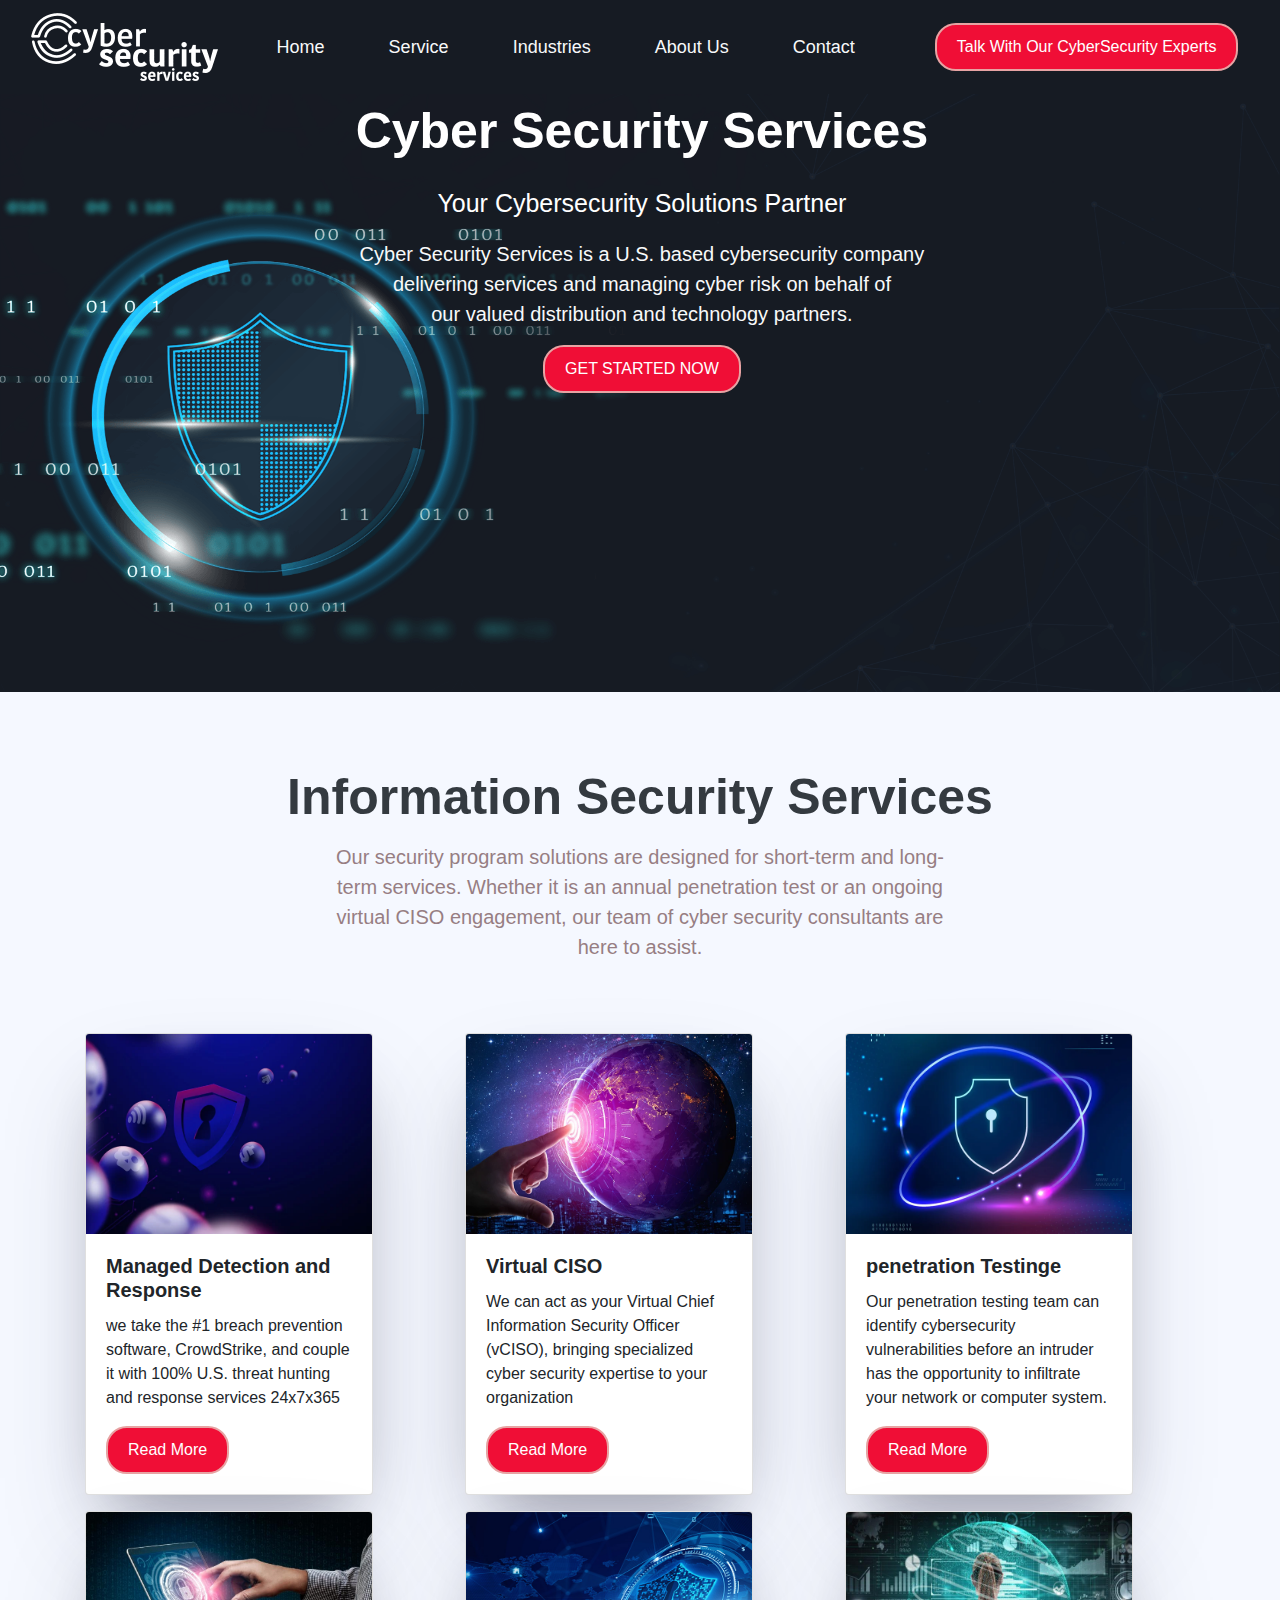
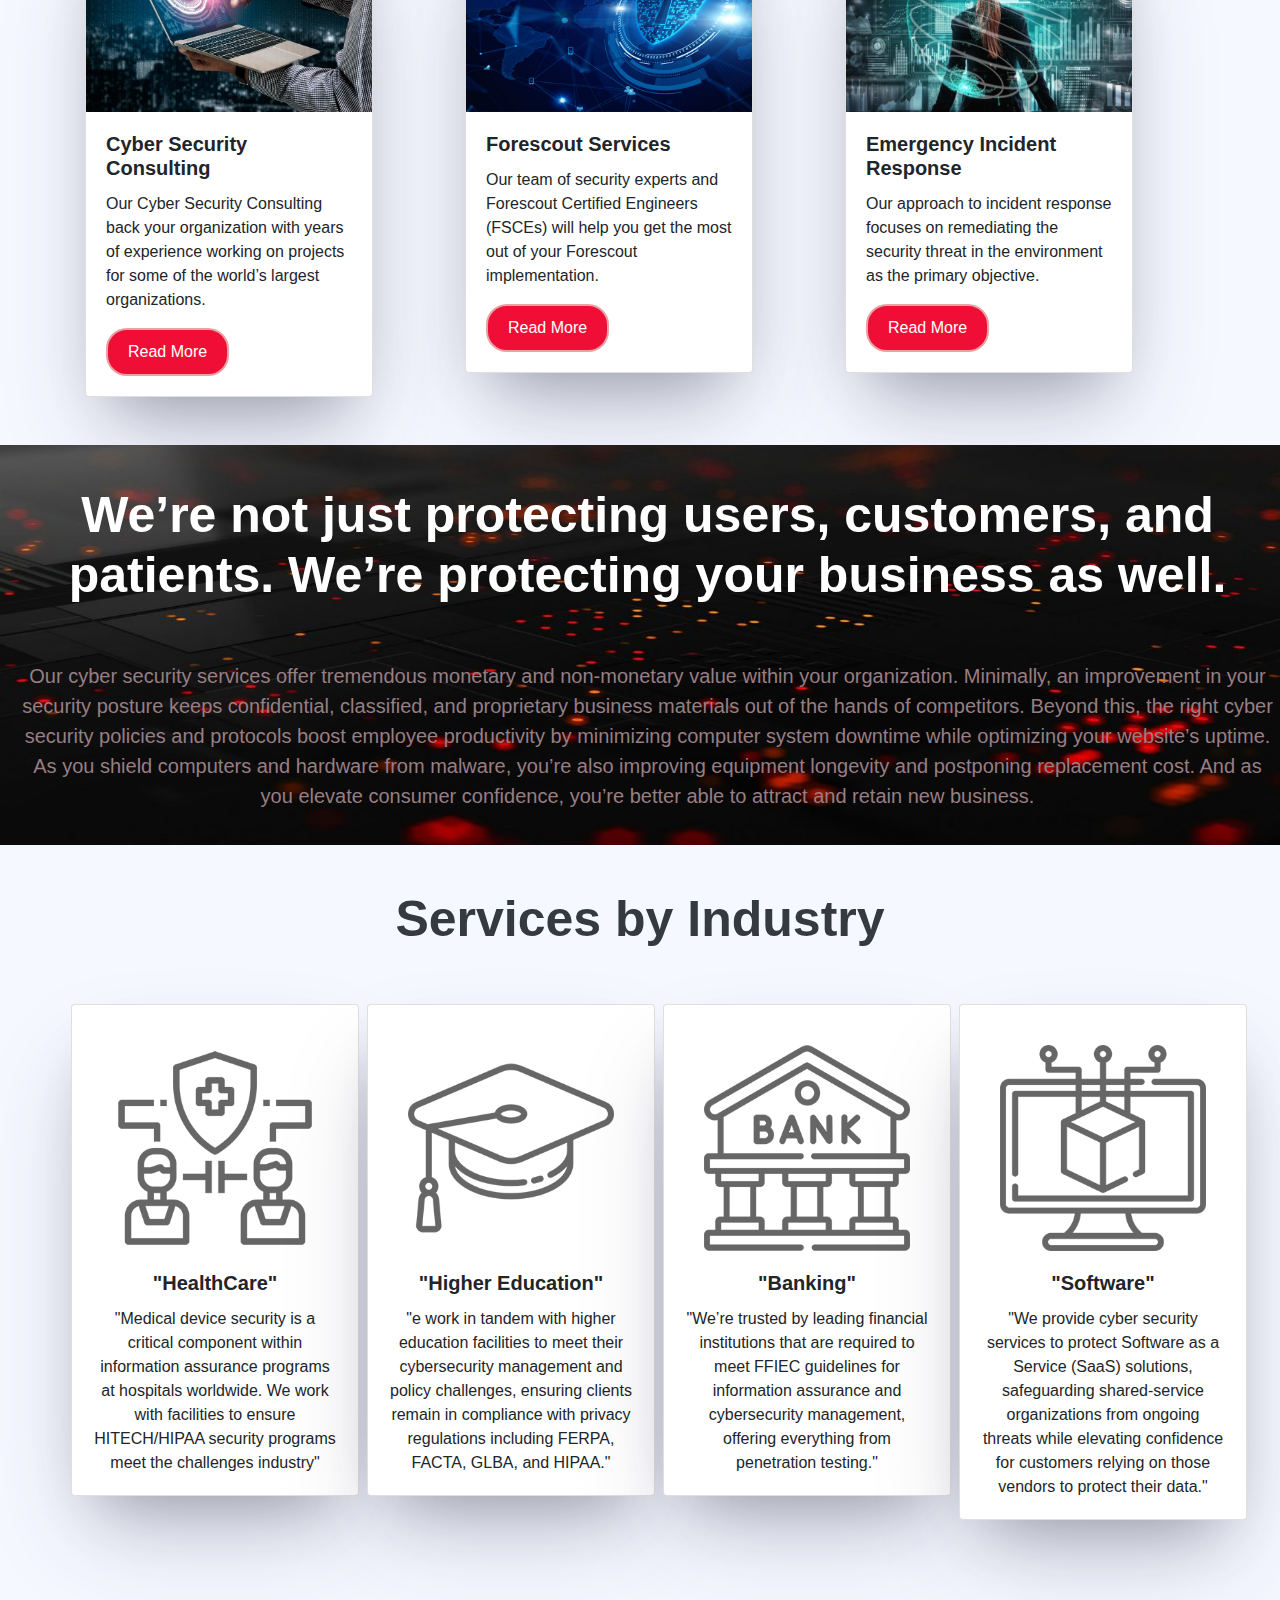
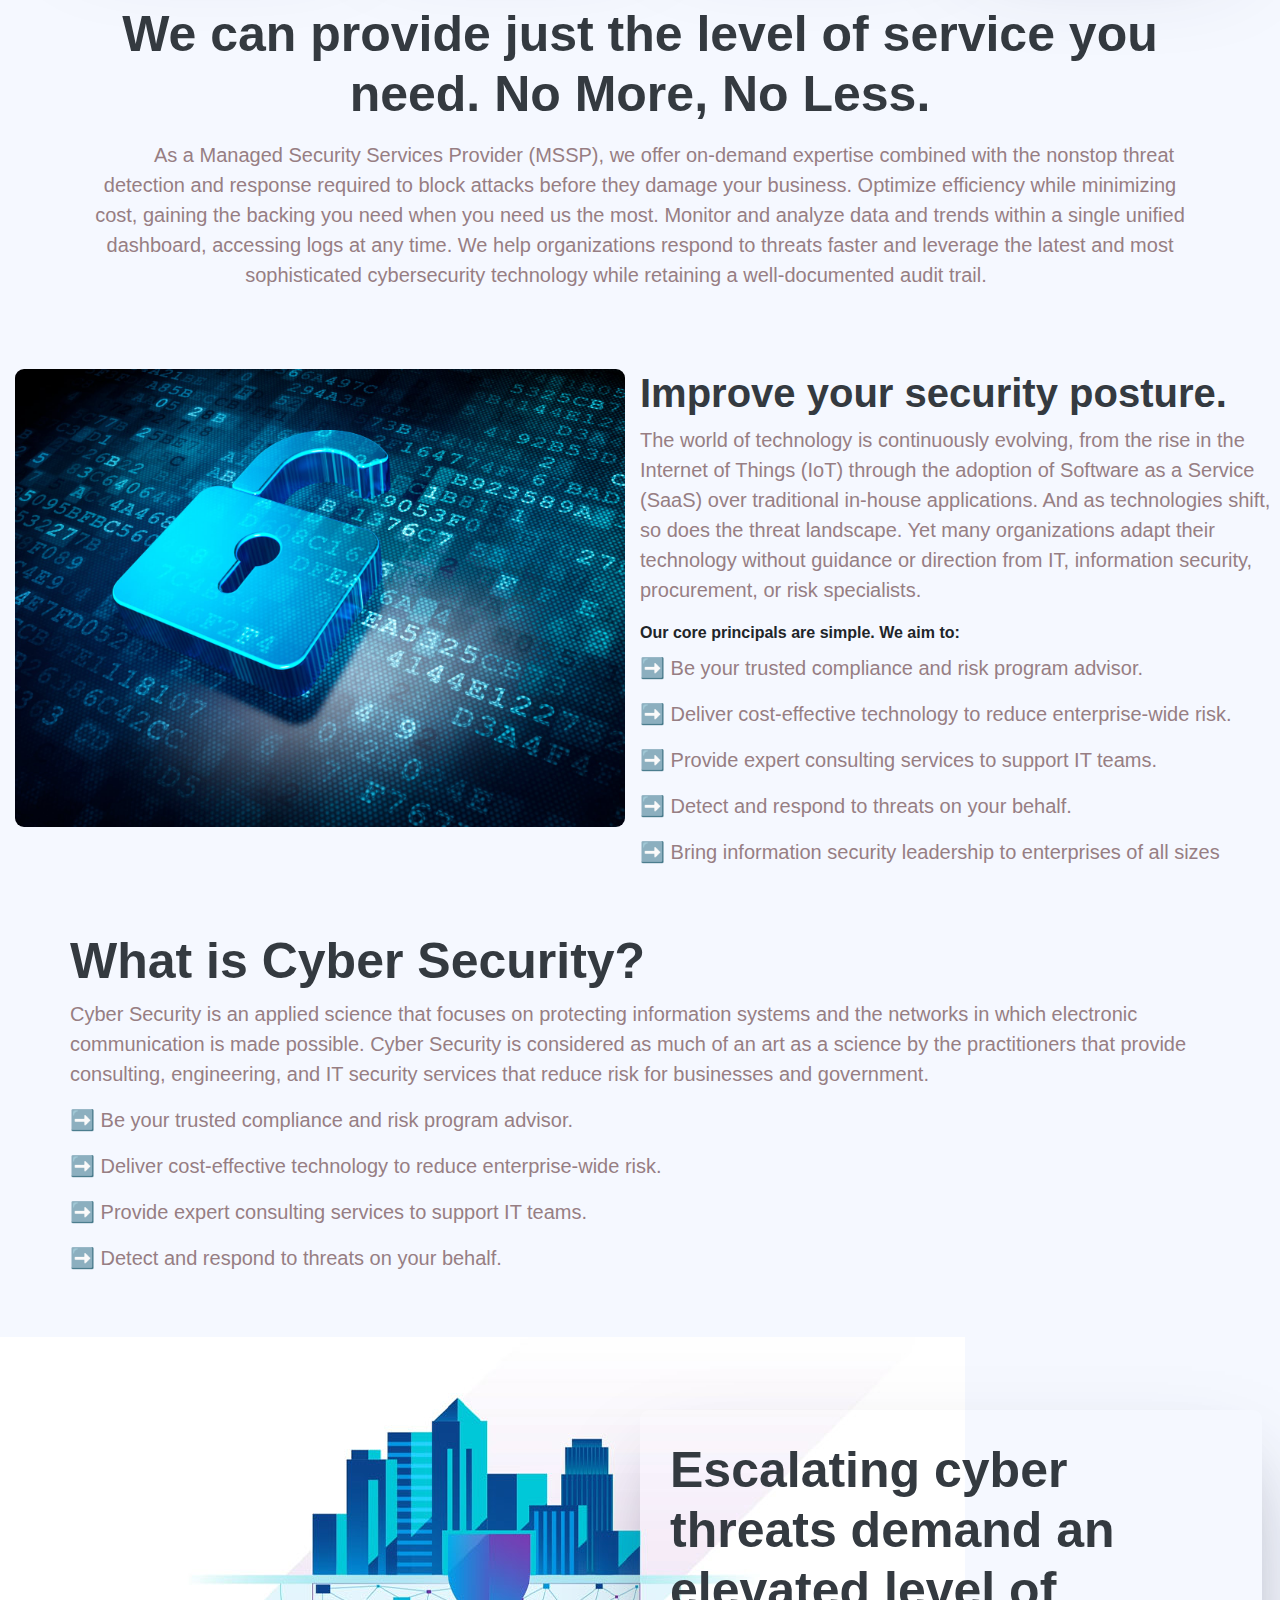
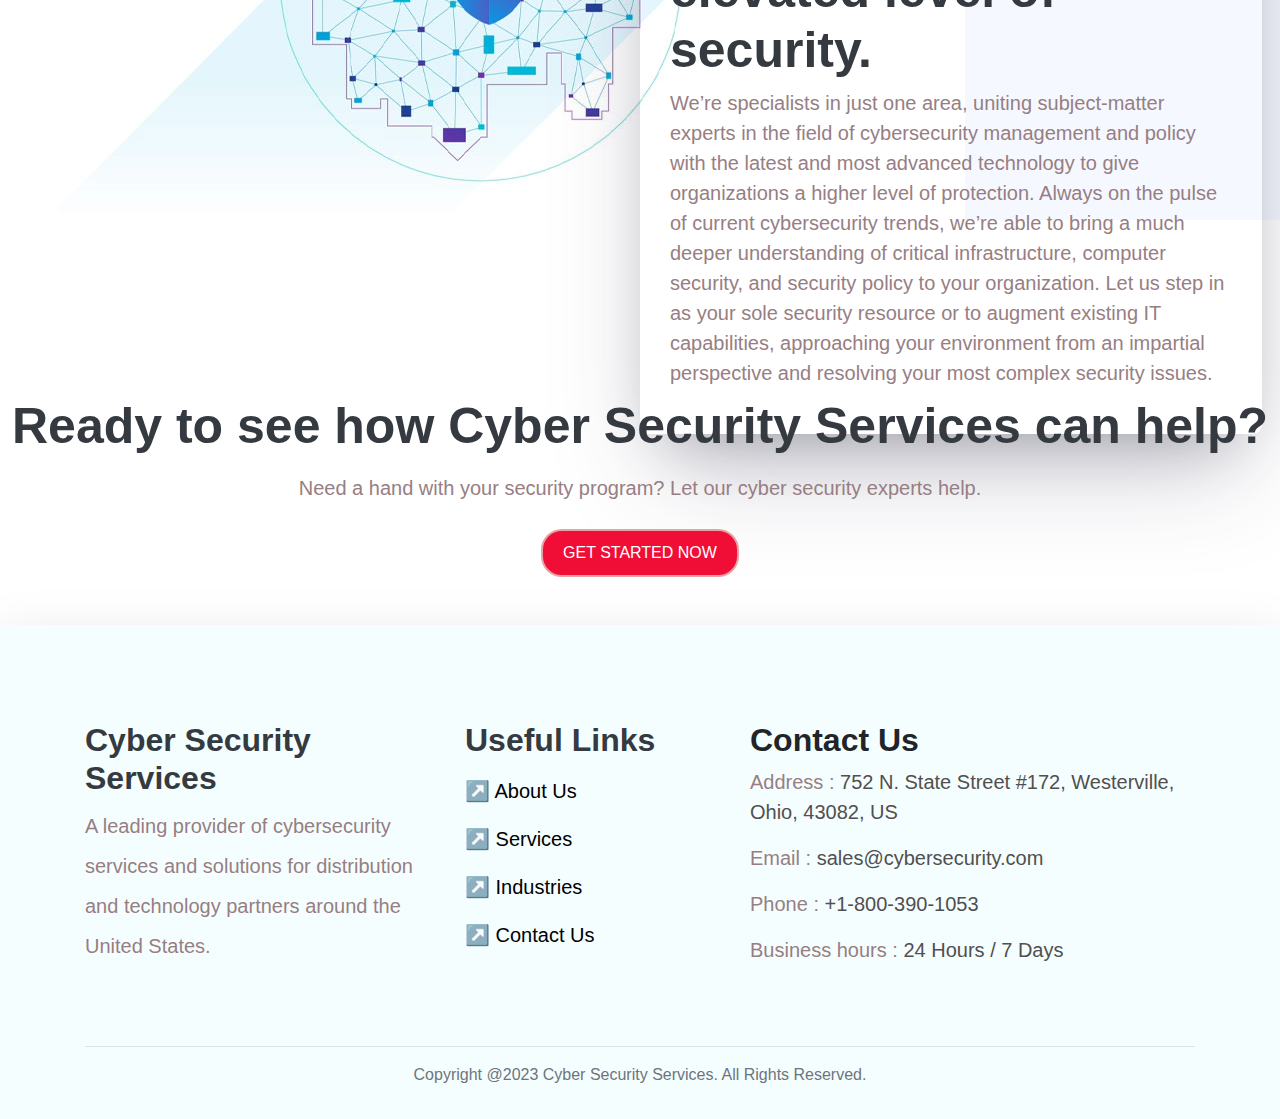
==== commit 3a002502: "..." ====
--- a/index.html
+++ b/index.html
@@ -10,7 +10,7 @@
   <script src="https://code.jquery.com/jquery-3.6.3.js"></script>
   <script src="https://cdn.jsdelivr.net/npm/popper.js@1.14.3/dist/umd/popper.min.js"></script>
   <script src="https://cdn.jsdelivr.net/npm/bootstrap@4.1.3/dist/js/bootstrap.min.js"></script>
-  <link rel="stylesheet" href="./css/index.css">
+  <link rel="stylesheet" href="style.css">
 </head>
 
 <body>
@@ -27,7 +27,7 @@
   <div class="row service">
     <div class="col-md-12">
       <img src="./images/bg.png" alt="bg" class="bg" width="100%" height="95%">
-      <div class="contant text-md-center">
+      <div class="contant_index text-md-center">
         <p class="main_hading">Cyber Security Services</p>
         <p style="color: white;font-size:25px">Your Cybersecurity Solutions Partner</p>
         <p class="lead text-light mt-md-1 lineHight">Cyber Security Services is a U.S. based
@@ -173,10 +173,7 @@
     </div>
   </footer>
 
-  <script src="../xmlHttp/ser.js"></script>
-  <script src="../xmlHttp/navbar.js"></script>
-  <script src="../xmlHttp/footer.js"></script>
-  <script src="../jquery/ind.js"></script>
+  <script src="./dataloading.js"></script>
   
 </body>
 
--- a/style.css
+++ b/style.css
@@ -0,0 +1,299 @@
+* {
+    font-family: 'Franklin Gothic Medium', 'Arial Narrow', Arial, sans-serif;
+}
+
+.ancor {
+    font-size: 18px;
+}
+
+header {
+    background-color: rgb(22, 27, 35);
+}
+
+.btn {
+    color: #f00e36;
+    border: 2px solid #f00e36;
+    border-radius: 1.3rem;
+    background-color: white;
+    font-weight: 500;
+    padding: 10px 20px 10px 20px;
+
+}
+
+.contant {
+    position: absolute;
+    top: 15%;
+    right: 46%;
+
+}
+
+.contant2 {
+    display: flex;
+    justify-content: center;
+    position: absolute;
+    top: 10%;
+    text-align: center;
+    color: white;
+}
+.contant3 {
+    display: flex;
+    justify-content: center;
+    position: absolute;
+    top: 50%;
+    text-align: center;
+    color: white;
+}
+
+.main_hading {
+    color: white;
+    font-size: 50px;
+    font-weight: bolder;
+}
+
+.start {
+    background-color: #f00e36;
+    color: white;
+    border: 2px solid rgb(231, 163, 163);
+}
+
+.start:hover {
+    color: black;
+    transition: all .3s ease-in-out;
+}
+
+.service {
+    background-color: #f5f8ff;
+}
+
+.section-title {
+    text-align: center;
+    margin-left: auto;
+    margin-right: auto;
+    margin-bottom: 55px;
+}
+
+.section-title h2 {
+    margin-bottom: 0;
+    margin-top: -4px;
+}
+
+.lead {
+    color: #977e83;
+}
+
+.section-title p {
+    max-width: 640px;
+    margin-top: 15px;
+    margin-left: auto;
+    margin-right: auto;
+}
+
+.card {
+    box-shadow: rgba(255, 255, 255, 0.1) 0px 1px 1px 0px inset, rgba(50, 50, 93, 0.25) 0px 50px 100px -20px, rgba(0, 0, 0, 0.3) 0px 30px 60px -30px;
+}
+
+.card-title {
+    font-weight: bolder;
+}
+
+.boxing {
+    position: absolute;
+    top: 15%;
+    right: 5%;
+    border-radius: 9px;
+    padding: 30px;
+    box-shadow: rgba(255, 255, 255, 0.1) 0px 1px 1px 0px inset, rgba(50, 50, 93, 0.25) 0px 50px 100px -20px, rgba(0, 0, 0, 0.3) 0px 30px 60px -30px;
+}
+
+.footer-li {
+    text-decoration: none;
+    list-style: none;
+}
+
+.footer-a {
+    color: black;
+    font-size: 20px;
+    line-height: 3rem;
+}
+
+.footer-a:hover {
+    text-decoration: none;
+    color: #f00e36;
+    transition: all .3s ease-in-out;
+}
+
+.lineHeight {
+    line-height: 2.7rem;
+}
+
+footer {
+    box-shadow: rgba(0, 0, 0, 0.1) 0px 10px 50px;
+}
+
+.card_image {
+    padding: 40px 40px 0px 40px;
+}
+.upToFooter{
+    margin-top: 11rem;
+    line-height: 3rem;
+}
+.toggleBtn{
+    font-size: 35px;
+    color: white;
+}
+
+.contact-box {
+    background-color: white;
+    padding: 10px;
+    border-radius: 9px;
+    width: 22rem;
+    box-shadow: rgba(50, 50, 93, 0.25) 0px 6px 12px -2px, rgba(0, 0, 0, 0.3) 0px 3px 7px -3px;
+    cursor: pointer;
+}
+
+.contact-box:hover {
+    box-shadow: rgba(0, 0, 0, 0.16) 0px 10px 36px 0px, rgba(0, 0, 0, 0.06) 0px 0px 0px 1px;
+    transition: all .3s ease-in-out;
+}
+
+input,
+textarea,
+select {
+    width: 100%;border: none;
+}
+input:focus,
+textarea:focus,
+select:focus {
+    outline-style: none;
+    box-shadow: rgba(0, 0, 0, 0.35) 0px 5px 15px;
+}
+
+.input_box {
+    box-shadow: rgba(0, 0, 0, 0.16) 0px 1px 4px;
+
+}
+
+.form {
+    background-color: white;
+    border-radius: 9px;
+    box-shadow: rgb(38, 57, 77) 0px 20px 30px -10px;
+}
+
+#fnameError,#lnameError,#emailError,#cnameError{
+    display: none;
+}
+
+.support-line{
+    border-radius: 9px;
+    background-color: #383b3d;
+    padding: 10px 0px 0.02px 30px;
+    box-shadow: white 0px 2px 8px 0px;
+    cursor: pointer;
+}
+.support-line:hover{
+    background-color: #ef0a34;
+    transition: all .4s ease-out;
+}
+
+.bg3{
+    width: 100%;
+}
+
+.contant_index{
+    position: absolute;
+    right: 28%;
+    top: 0%;
+}
+
+
+
+
+@media (max-width:850px) {
+
+    .contant_index{
+        position: absolute;
+        left: 8%;
+        top: 5%;
+    }
+
+    .bg {
+        height: 24rem;
+        opacity: .98;
+    }
+
+    .main_hading {
+        font-size: 30px;
+    }
+
+    .mobile_card {
+        display: flex;
+        justify-content: center;
+        margin-top: 10px;
+    }
+
+    .lead {
+        font-size: 16px;
+    }
+
+    .bg2 {
+        height: 35rem;
+        padding-top: 15px;
+    }
+
+    .contant2 {
+        top: 8%;
+    }
+
+    .contant3 {
+        top: 35%;
+        padding: 0px 20px 0px 10px;
+
+    }
+
+    .section-title {
+        text-align: center;
+        margin-left: auto;
+        margin-right: auto;
+        margin-bottom: 20px;
+        padding-top: 45px;
+    }
+
+    .poster2 {
+        height: 10rem;
+        width: 100%;
+    }
+
+    .boxing {
+        position: absolute;
+        top: 15%;
+        left: 10%;
+        border-radius: 9px;
+        padding: 30px;
+        box-shadow: rgba(255, 255, 255, 0.1) 0px 1px 1px 0px inset, rgba(50, 50, 93, 0.25) 0px 50px 100px -20px, rgba(0, 0, 0, 0.3) 0px 30px 60px -30px;
+    }
+    .upToFooter{
+        margin-top: 40rem;
+        line-height: 1.8rem;
+    }
+    .mobile_none{
+        display: none;
+    }
+    .bg3{
+        width: 99.8%;
+    }
+    .contant {
+        position: absolute;
+        top: 30%;
+        right: 28%;
+    }
+    .mobile_none{
+        display: none;
+    }
+    .lead {
+        font-size: 16px;
+    }
+    .main_hading {
+        font-size: 25px;
+    }
+    
+}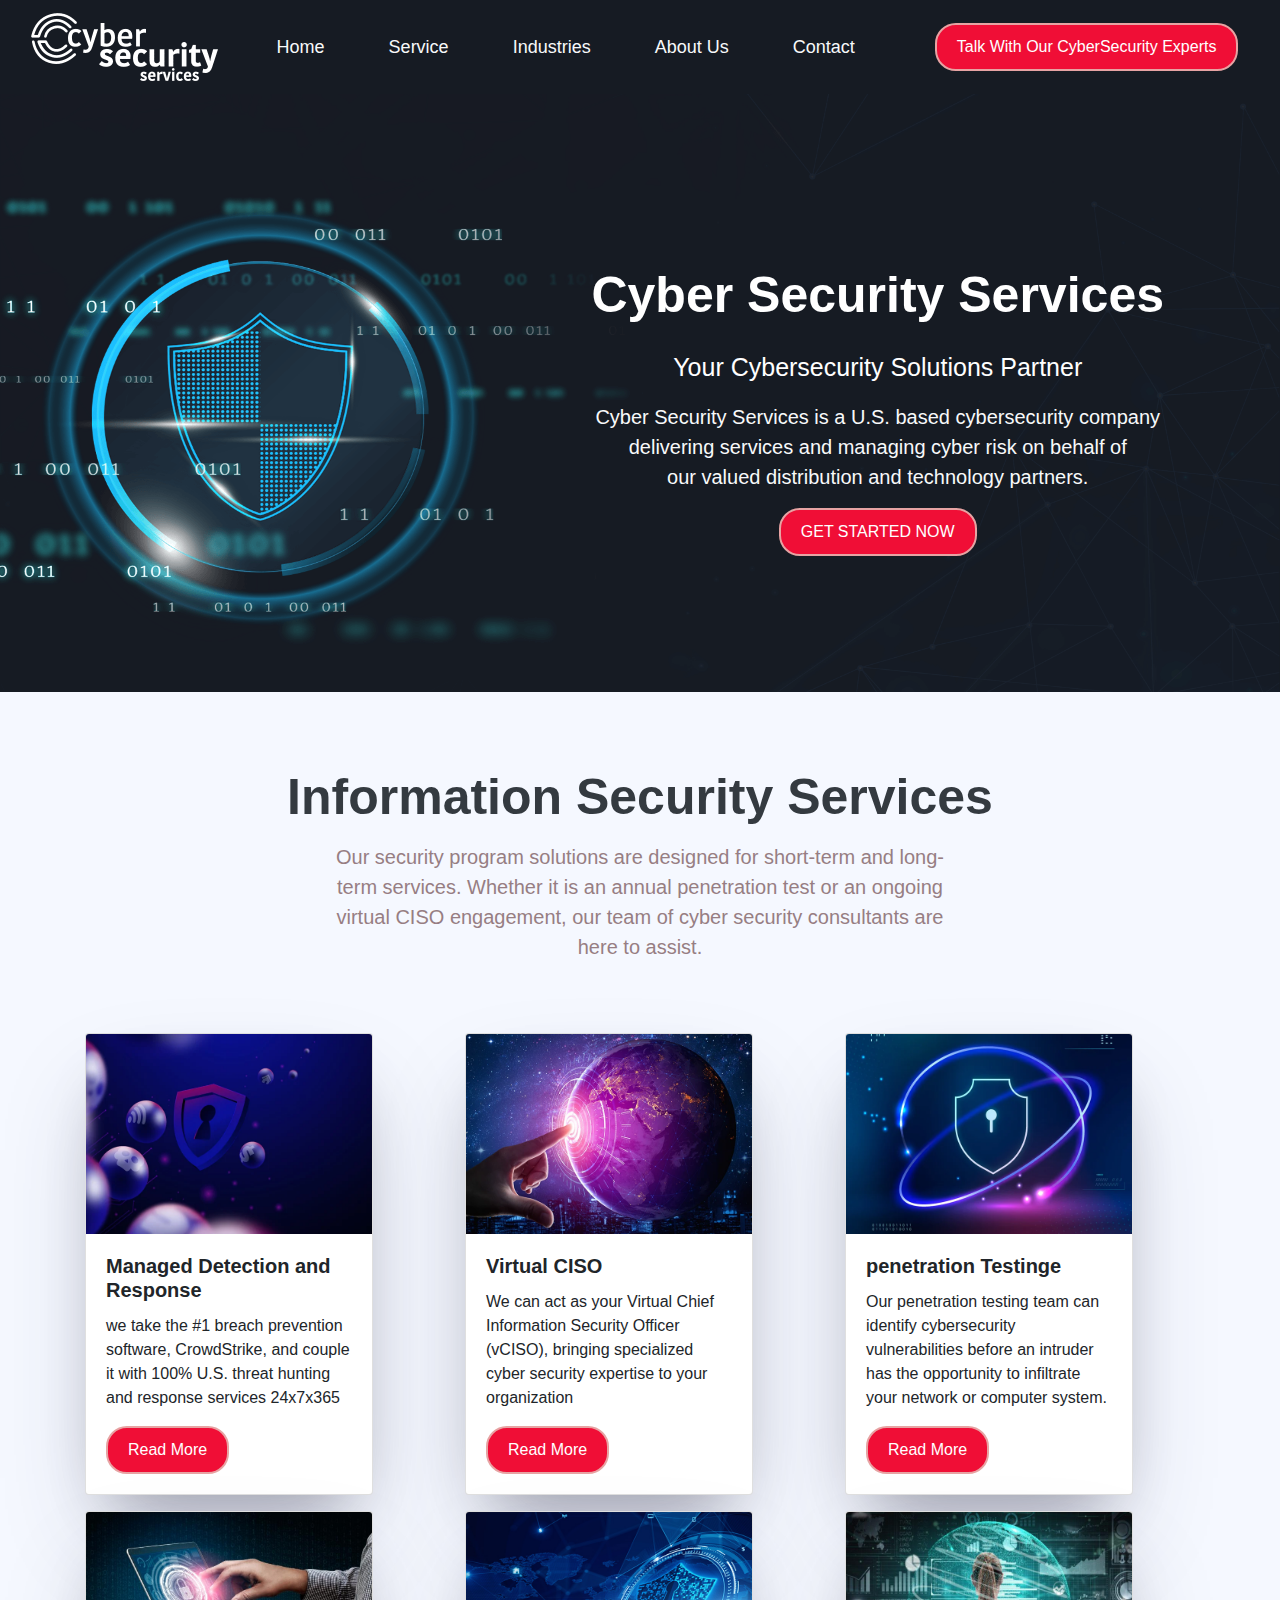
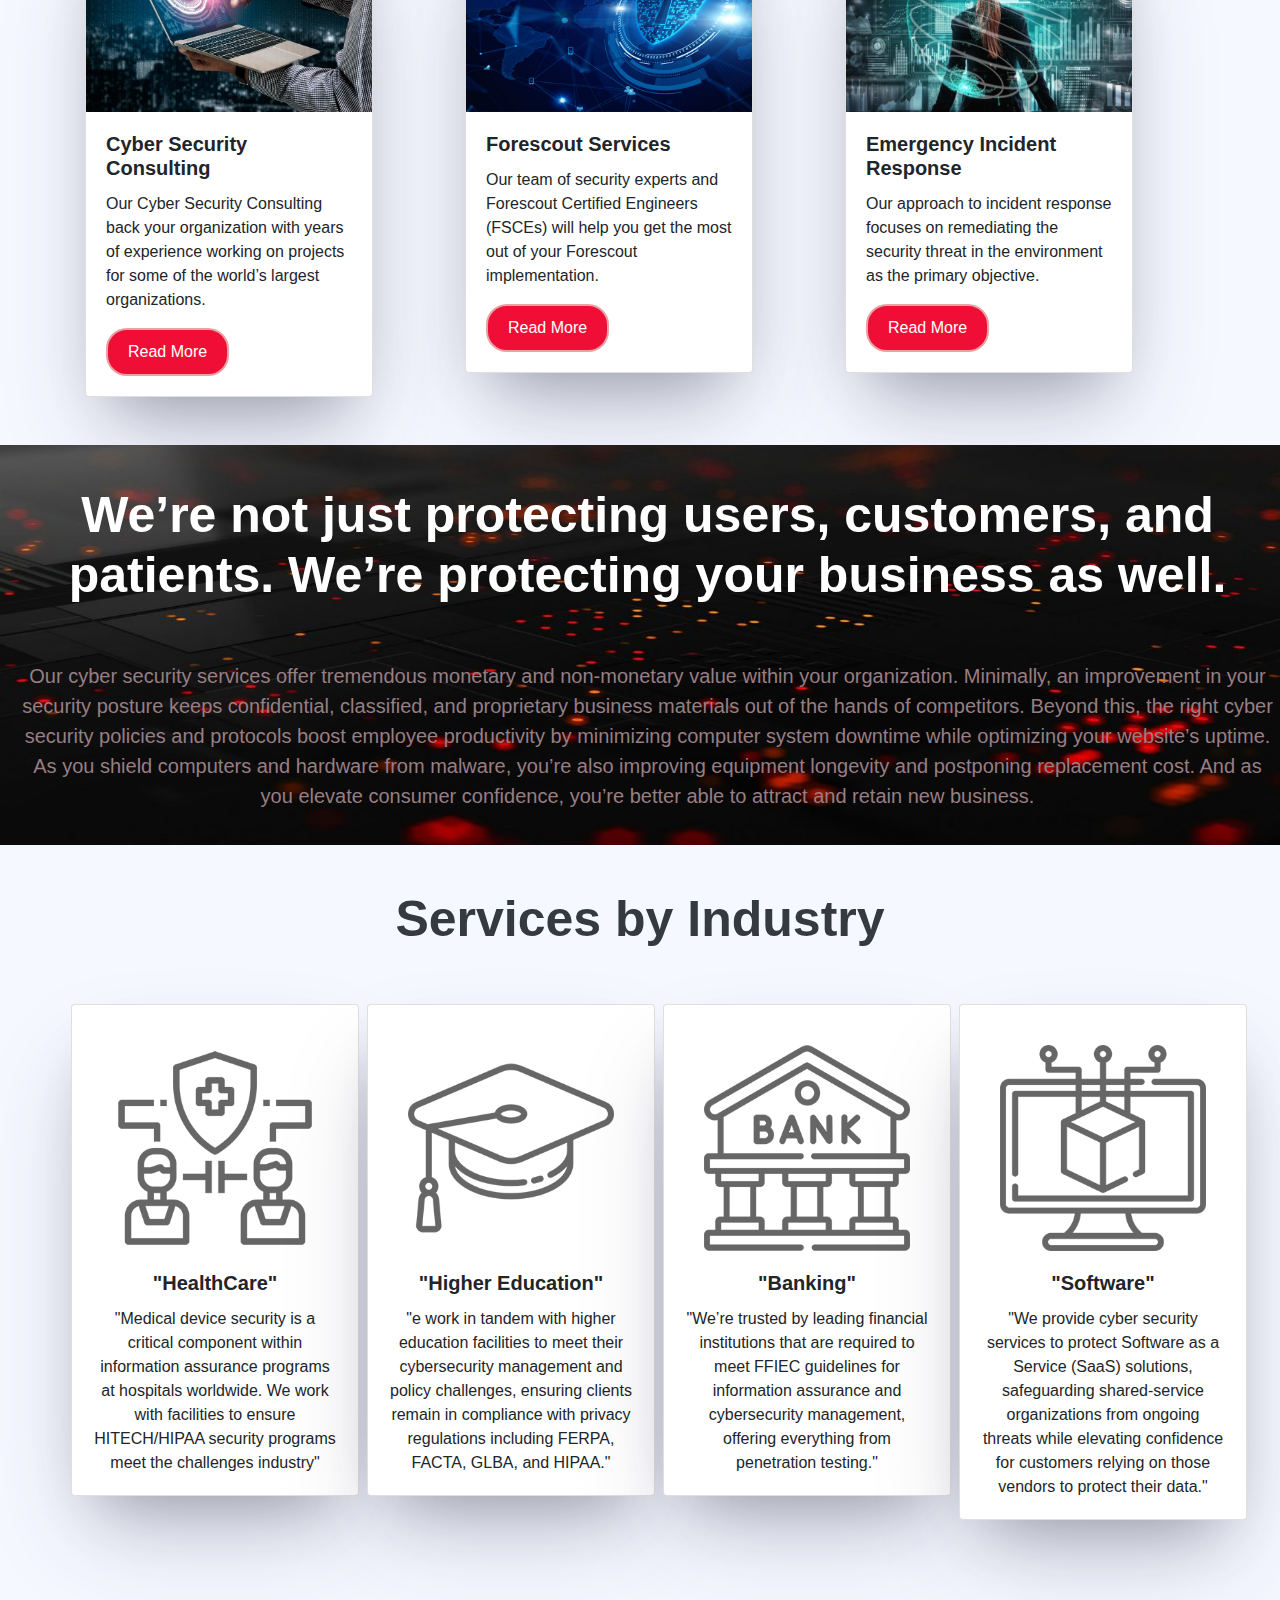
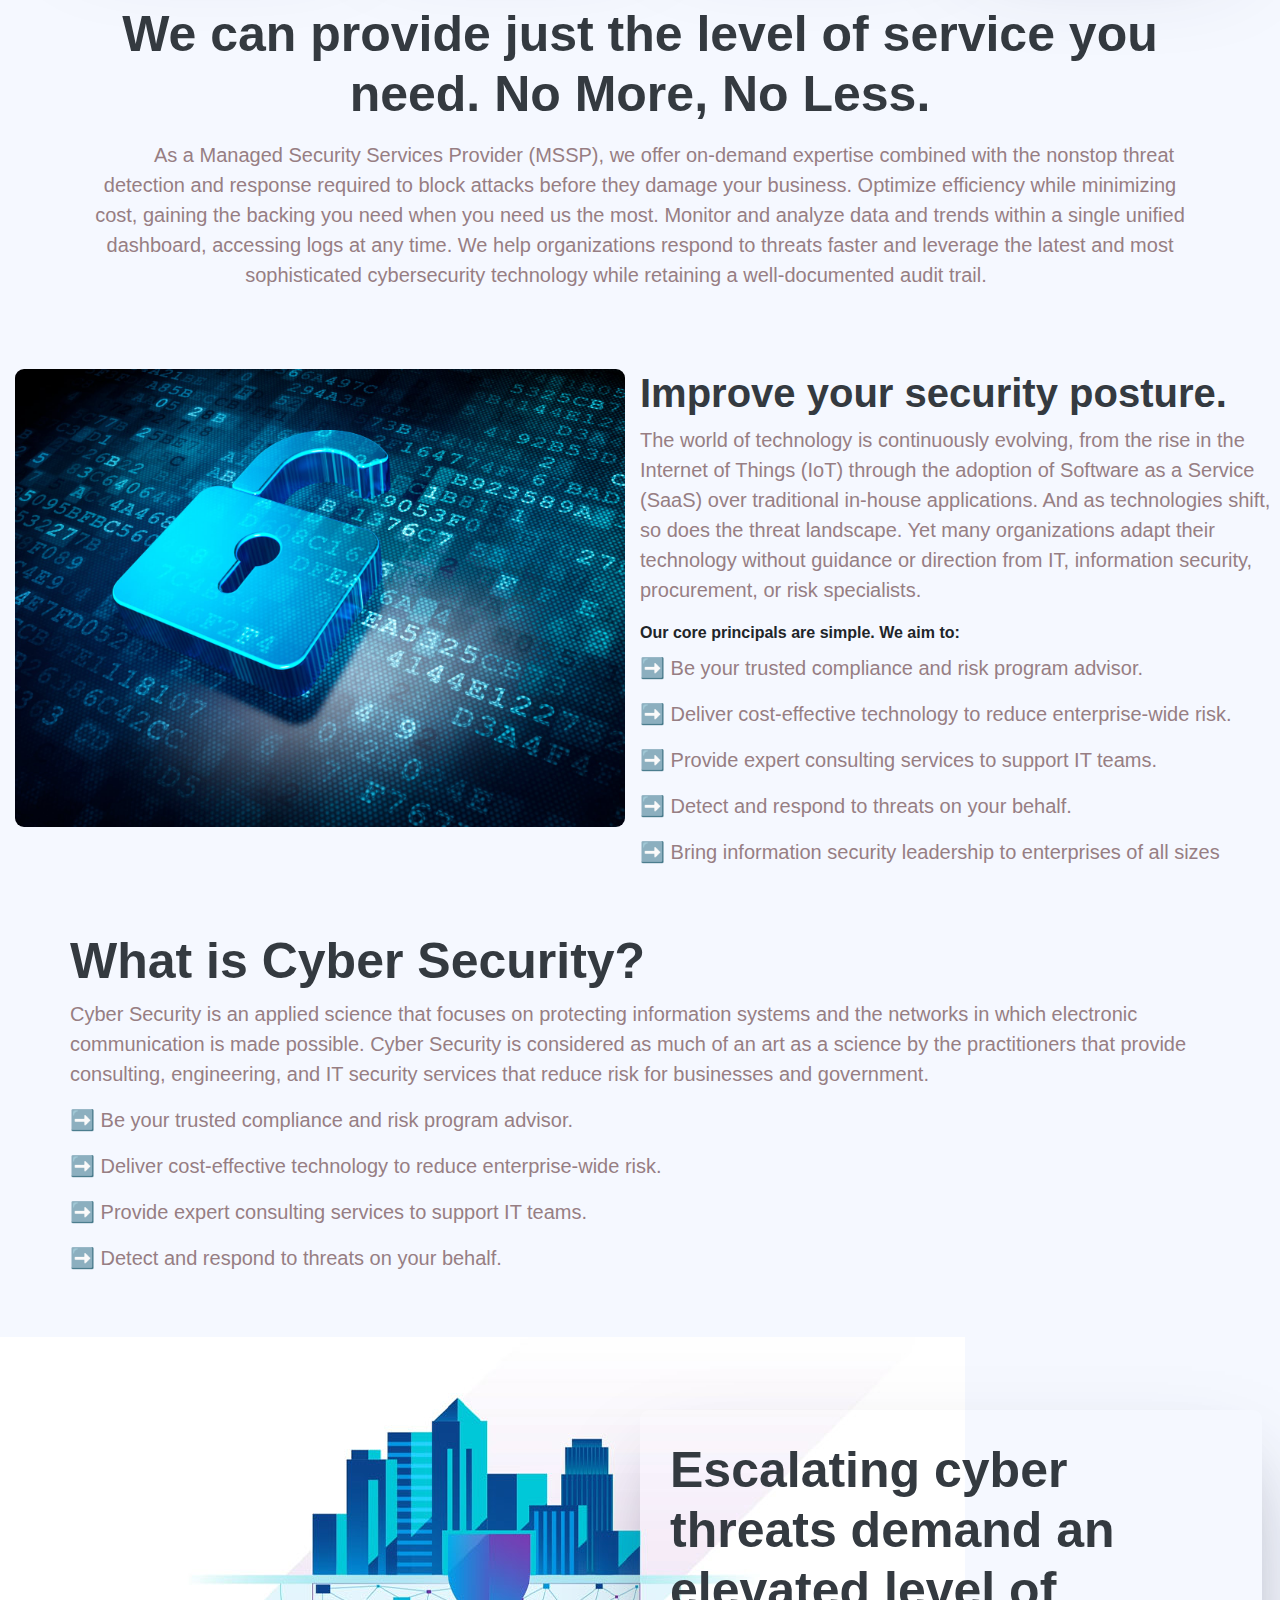
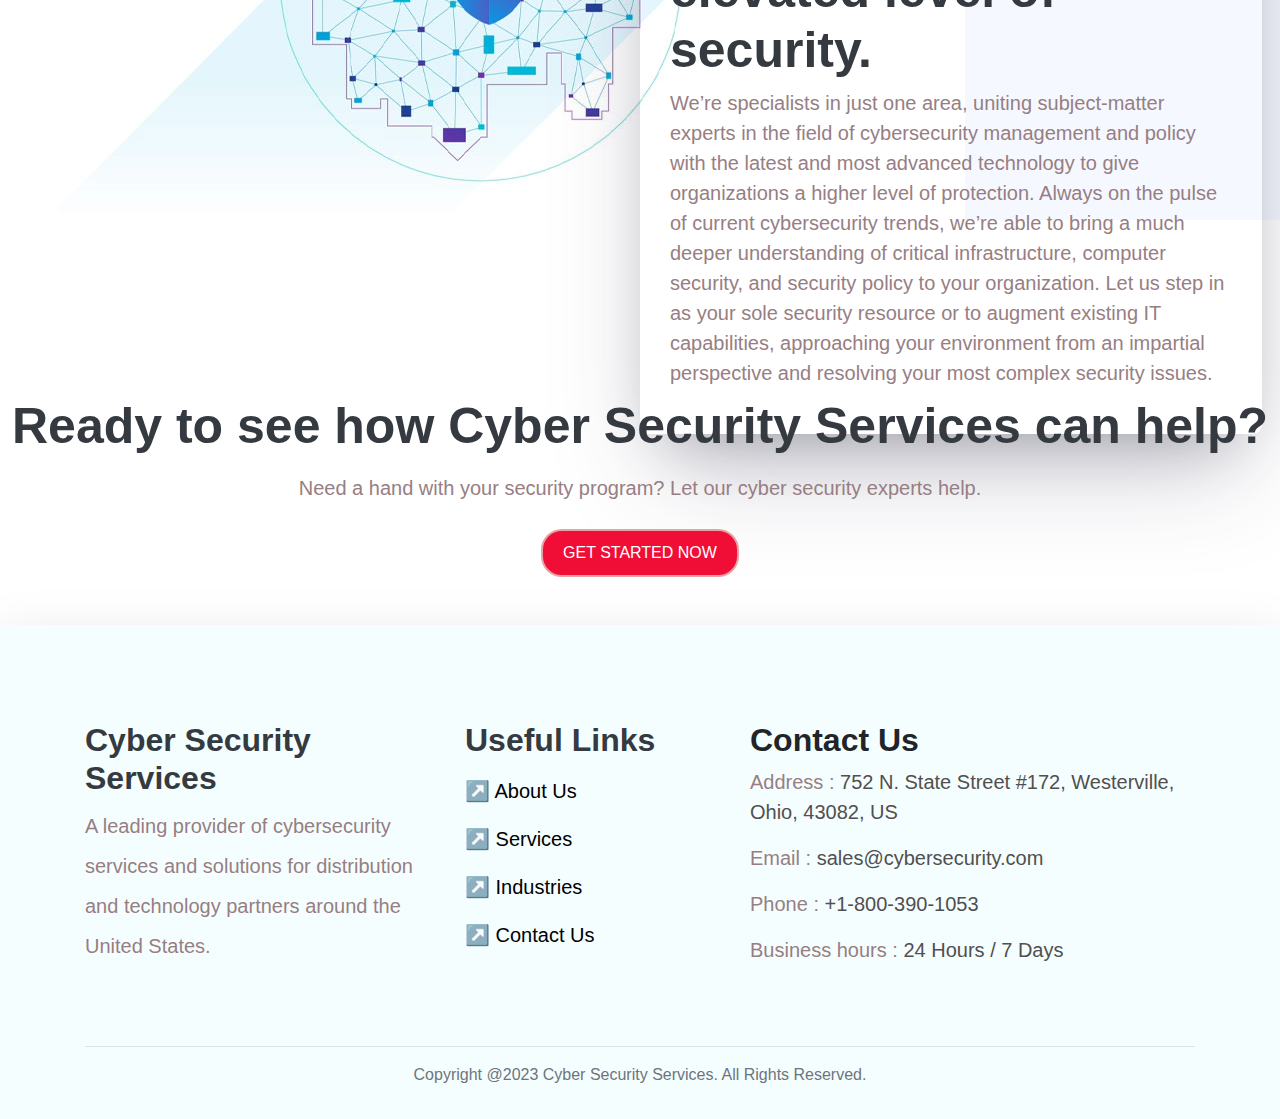
==== commit 47e88d21: "..." ====
--- a/index.html
+++ b/index.html
@@ -16,6 +16,9 @@
 <body>
 
   <!-- header call by using xmlHttp Method in All Pages -->
+  <!-- okk -->
+  <!-- have tare shu karvanu te kau -->
+  <!-- pela che ne css sarkhi kari nakh p6i images no path badlvano jem k  -->
 
   <header>
     <div class="container-fluid">
@@ -33,7 +36,7 @@
         <p class="lead text-light mt-md-1 lineHight">Cyber Security Services is a U.S. based
           cybersecurity company <br> delivering
           services and managing cyber risk on behalf of <br> our valued distribution and technology partners. </p>
-        <a href="../pages/contact.html"><button class="btn start">GET STARTED NOW</button></a>
+        <a href="contact.html"><button class="btn start">GET STARTED NOW</button></a>
       </div>
     </div>
   </div>
@@ -173,7 +176,7 @@
     </div>
   </footer>
 
-  <script src="./dataloading.js"></script>
+  <script src="dataloading.js"></script>
   
 </body>
 
--- a/style.css
+++ b/style.css
@@ -201,8 +201,8 @@
 
 .contant_index{
     position: absolute;
-    right: 28%;
-    top: 0%;
+    right: 10%;
+    top: 26%;
 }
 
 
